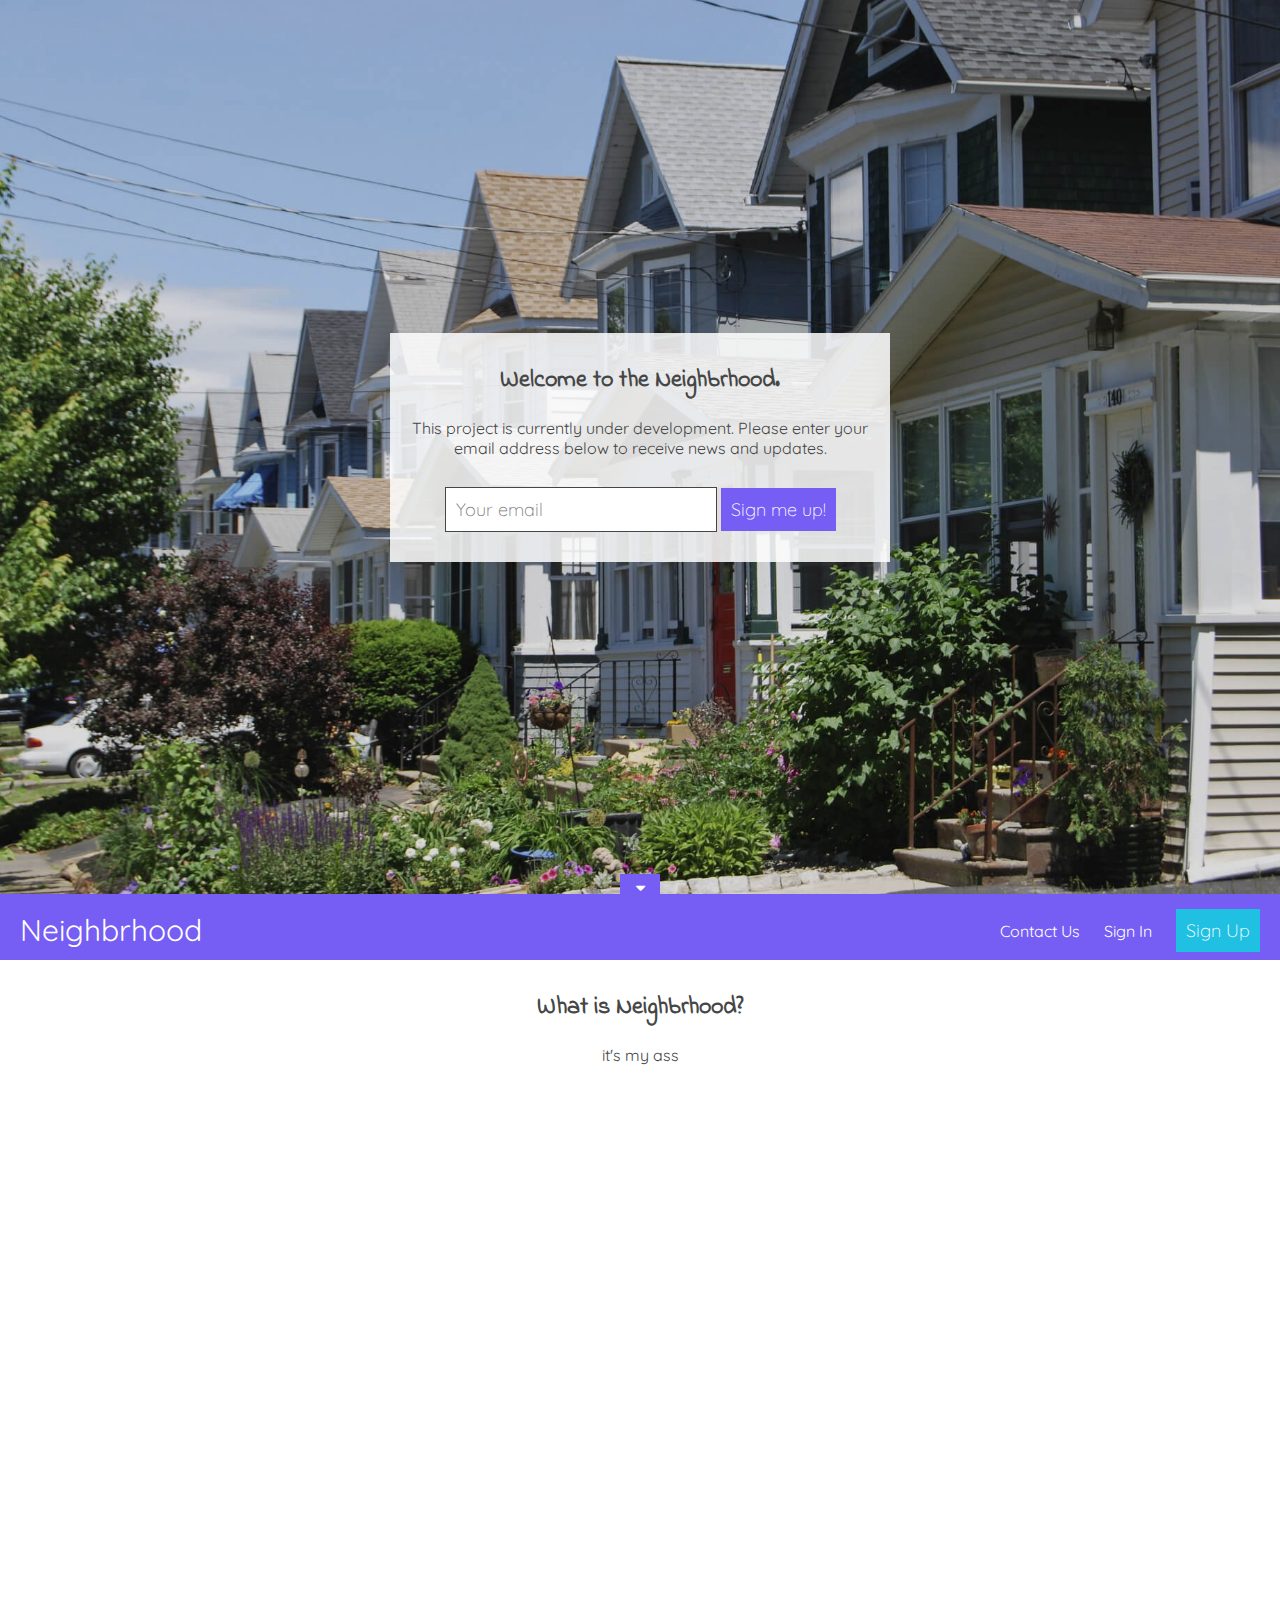
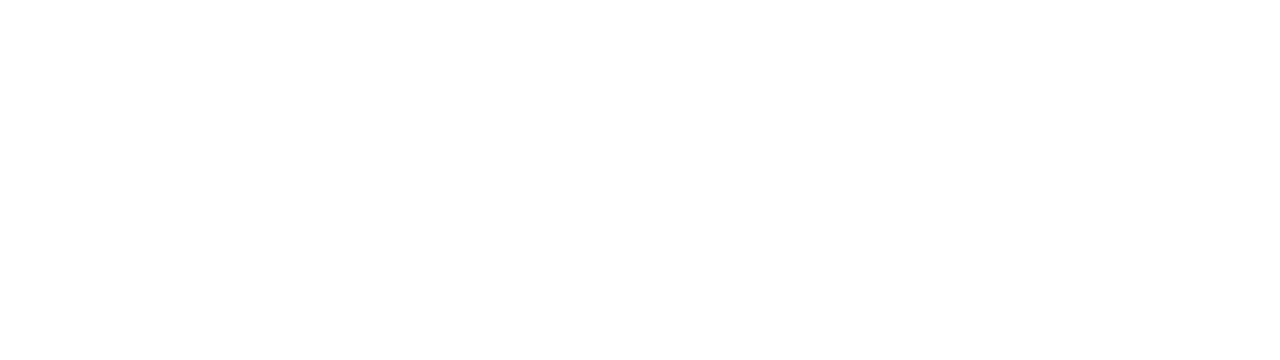
==== index.html @ 63f84c2a "Began static website development" ====
<!DOCTYPE html>
<html>
<head>
    <title>Neighbrhood</title>
    <script src="https://ajax.googleapis.com/ajax/libs/jquery/2.1.4/jquery.min.js"></script>
    <script src="static/js/custom.js"></script>
    <link href='http://fonts.googleapis.com/css?family=Indie+Flower' rel='stylesheet' type='text/css'>
    <link href='http://fonts.googleapis.com/css?family=Quicksand:400,300,700' rel='stylesheet' type='text/css'>
    <link rel="stylesheet" href="https://maxcdn.bootstrapcdn.com/font-awesome/4.4.0/css/font-awesome.min.css">
    <link href='static/css/custom.css' rel='stylesheet' type='text/css'>
</head>
<body>
    <div class="welcome">
        <div class="welcomeHeader">
        </div>
        <div class="welcomeGreeting">
            <h2>Welcome to the Neighbrhood.</h2>
            <p>This project is currently under development. Please enter your email address below to receive news and updates.</p>
            <input type="text" name="email" placeholder="Your email" />
            <a class="purpleButton" href="#">Sign me up!</a>
        </div>
        <div class="welcomeFooter">
            <div class="downArrow">
                <i class="fa fa-sort-desc"></i>
            </div>
        </div>
    </div>
    <div class="navbar">
        <logo>Neighbrhood</logo>
        <div class="navLinks">
            <a href="#" class="navLink">Contact Us</a>
            <a href="#" class="navLink">Sign In</a>
            <a href="#" class="greenButton">Sign Up</a>
        </div>
    </div>
    <div class="navbarSpacer">
    </div>
    <div class="card">
        <div class="container">
            <h2>What is Neighbrhood?</h2>
            <p>it's my ass</p>
        </div>
    </div>
</body>
</html>
---- static/css/custom.css ----
/*
Created by Jared Geilich on August 17, 2015
All styles organized by the order they appear on the page
*/

html, body {
    margin: 0;
    font-family: 'Quicksand', sans-serif;
    color: #464646;
    height: 100%;
}

/*General Styles*/
h2 {
    font-family: 'Indie Flower', cursive;
    margin: 0;
}

p {
    margin: 20px;
}

input {
    font-size: 18px;
    background: #fff;
    padding: 10px;
    border: 1px solid #464646;
    font-family: 'Quicksand', sans-serif;
    font-weight: 300;
    width: 250px;
}

input:focus {
    outline-width: 0;
    border: 1px solid #765EF4;
    -webkit-box-shadow: 0px 0px 15px 2px rgba(118, 94, 244, .75);
    -moz-box-shadow: 0px 0px 15px 2px rgba(118, 94, 244, .75);
    box-shadow: 0px 0px 15px 2px rgba(118, 94, 244, .75);
}

.purpleButton, .purpleButton:link, .purpleButton:active, .purpleButton:visited {
    background: #765EF4;
    color: #fff;
    font-size: 18px;
    font-weight: 300;
    padding: 10px;
    text-decoration: none;
    box-shadow: none;
    white-space: nowrap;
    display: inline-block;
    margin-top: 10px;
    -webkit-box-shadow: none;
    -moz-box-shadow: none;
    transition: background 0.5s, box-shadow 0.5s;
    -webkit-transition: background 0.5s, -webkit-box-shadow: 0.5s;
    -moz-transition: background 0.5s, -moz-box-shadow 0.5s;
}

.purpleButton:hover {
    background: #E4587B;
    -webkit-box-shadow: 0px 0px 15px 2px rgba(228, 88, 123, .75);
    -moz-box-shadow: 0px 0px 15px 2px rgba(228, 88, 123, .75);
    box-shadow: 0px 0px 15px 2px rgba(228, 88, 123, .75);
}

.lineBreak {
    font-size: 12px;
    line-height: 12px;
}

/*Greeting Card*/
.welcome {
    width: 100%;
    height: 100%;
    background-image: url('../images/neighborhood.jpg');
    background-size: cover;
    background-repeat: no-repeat;
    background-position: 50% 50%;
    background-attachment: fixed;
    display: flex;
    display: -webkit-flex;
    display: -moz-flex;
    flex-direction: column;
    -webkit-flex-direction: column;
    -moz-flex-direction: column;
    justify-content: space-between;
    -webkit-justify-content: space-between;
    -moz-justify-content: space-between;
}

.welcomeHeader {
    align-self: flex-start;
    -webkit-align-self: flex-start;
    -moz-align-self: flex-start;
    box-sizing: border-box;
    -webkit-box-sizing: border-box;
    -moz-box-sizing: border-box;
    padding: 10px;
    width: 100%;
}

.welcomeGreeting {
    background: rgba(255, 255, 255, 0.85);
    padding: 30px 0 30px 0;
    align-self: center;
    -webkit-align-self: center;
    -moz-align-self: center;
    text-align: center;
    max-width: 500px;
}

.welcomeFooter {
    align-self: flex-end;
    -webkit-align-self: flex-end;
    -moz-align-self: flex-end;
    width: 100%;
    border-bottom: 6px solid #765EF4;
}

.downArrow {
    height: 20px;
    width: 40px;
    background: #765EF4;
    color: #fff;
    margin: auto;
    text-align: center;
    cursor: pointer;
}

/*Navigation Bar*/
.navbar {
    background: #765EF4;
    padding: 0 20px 0 20px;
    height: 60px;
    width: 100%;
    color: #fff;
    box-sizing: border-box;
    -webkit-box-sizing: border-box;
    -moz-box-sizing: border-box;
    display: flex;
    display: -webkit-flex;
    display: -moz-flex;
    flex-direction: row;
    -webkit-flex-direction: row;
    -moz-flex-direction: row;
    justify-content: space-between;
    -webkit-justify-content: space-between;
    -moz-justify-content: space-between;
}

logo {
    line-height: 60px;
    font-size: 30px;
    align-self: center;
    -webkit-align-self: center;
    -moz-align-self: center;
}

.navbarSpacer {
    height: 60px;
    display:none;
}

.navLinks {
    align-self: center;
    -webkit-align-self: center;
    -moz-align-self: center;
}

.navLink, .navLink:link, .navLink:active, .navLink:visited {
    color: #fff;
    text-decoration: none;
    margin: 0 10px 0 10px;
}

.greenButton, .greenButton:link, .greenButton:active, .greenButton:visited {
    background: #20C0E2;
    color: #fff;
    font-size: 18px;
    font-weight: 300;
    padding: 10px;
    margin-left: 10px;
    text-decoration: none;
    box-shadow: none;
    white-space: nowrap;
    display: inline-block;
    -webkit-box-shadow: none;
    -moz-box-shadow: none;
    transition: background 0.5s, box-shadow 0.5s;
    -webkit-transition: background 0.5s, -webkit-box-shadow: 0.5s;
    -moz-transition: background 0.5s, -moz-box-shadow 0.5s;
}

.greenButton:hover {
    background: #61D89B;
    -webkit-box-shadow: 0px 0px 15px 2px rgba(97, 216, 155, .75);
    -moz-box-shadow: 0px 0px 15px 2px rgba(97, 216, 155, .75);
    box-shadow: 0px 0px 15px 2px rgba(97, 216, 155, .75);
}

/*Main Content*/
.card {
    background: #fff;
    height: 1000px;
}

.container {
    max-width: 800px;
    margin: auto;
    text-align: center;
    padding: 30px;
}

/*Logic*/
@media (max-width: 600px) {
  .navLink {
    display: none;
  }
}
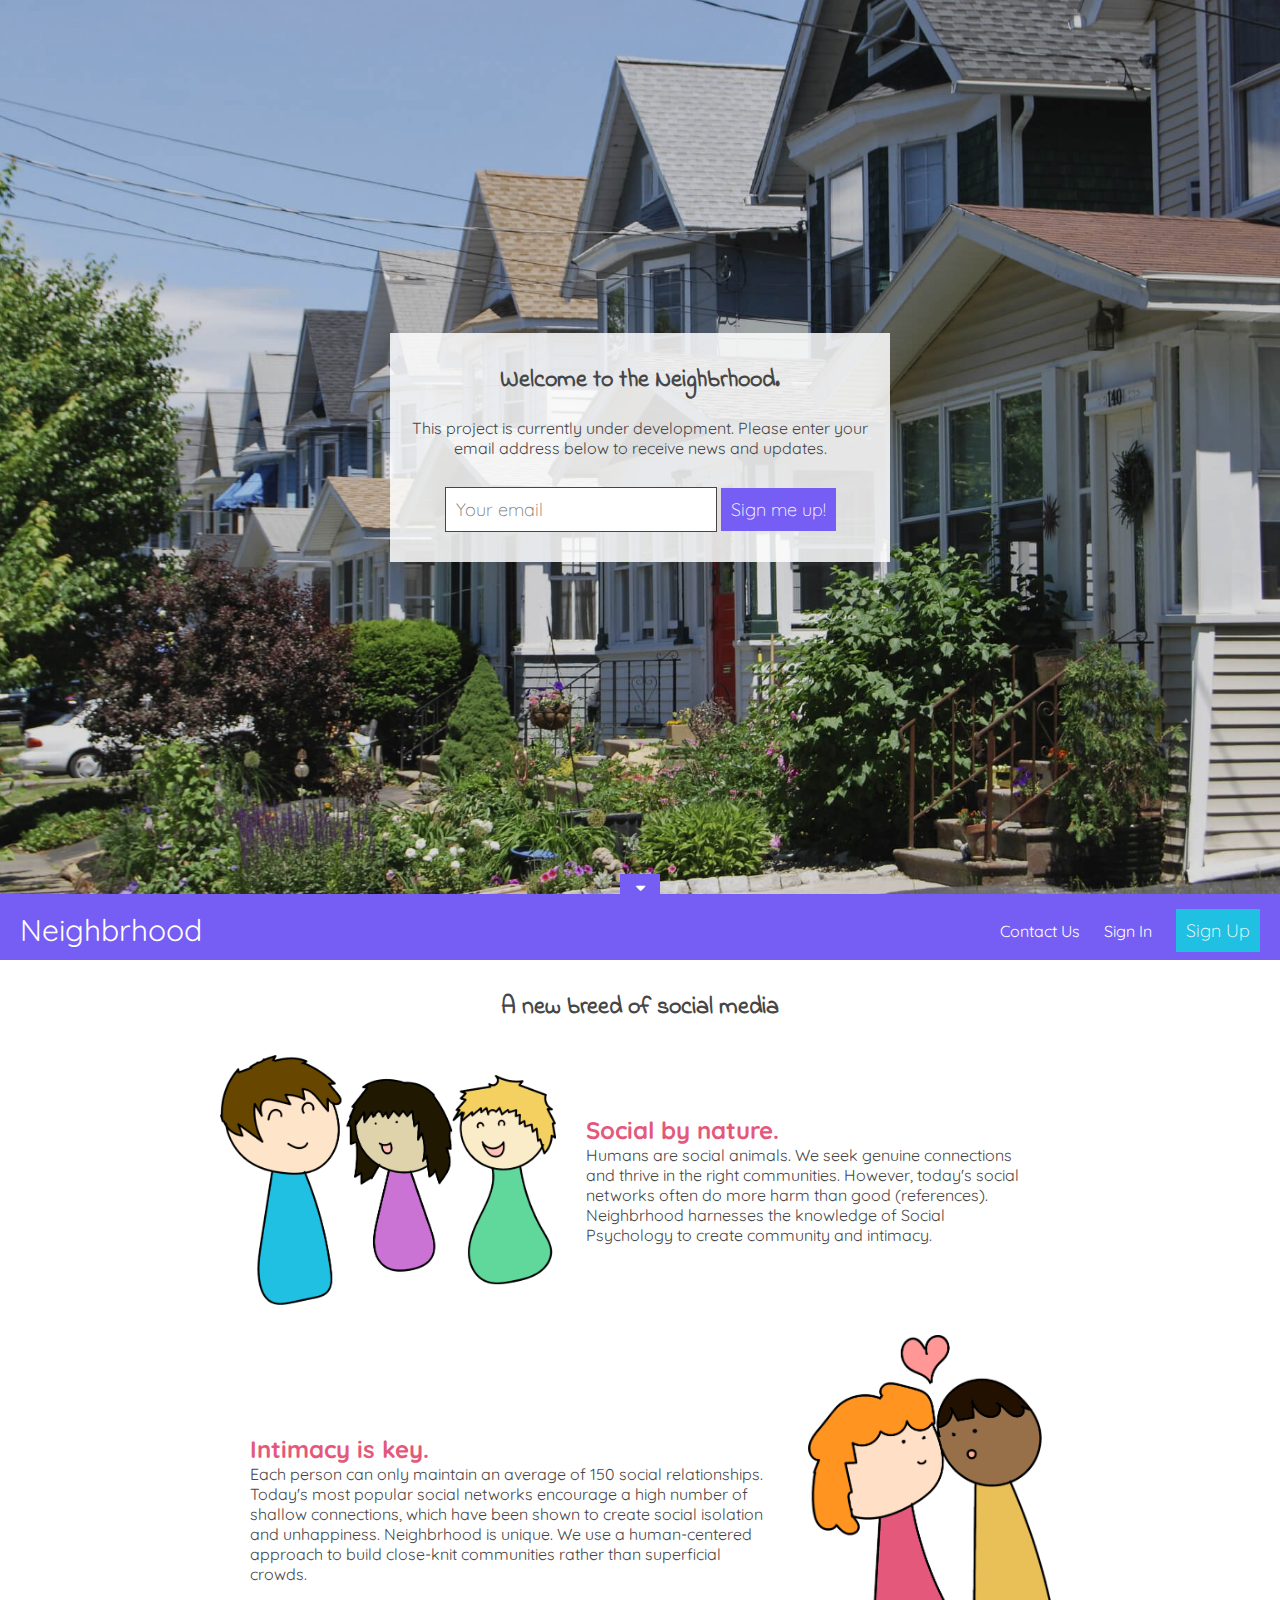
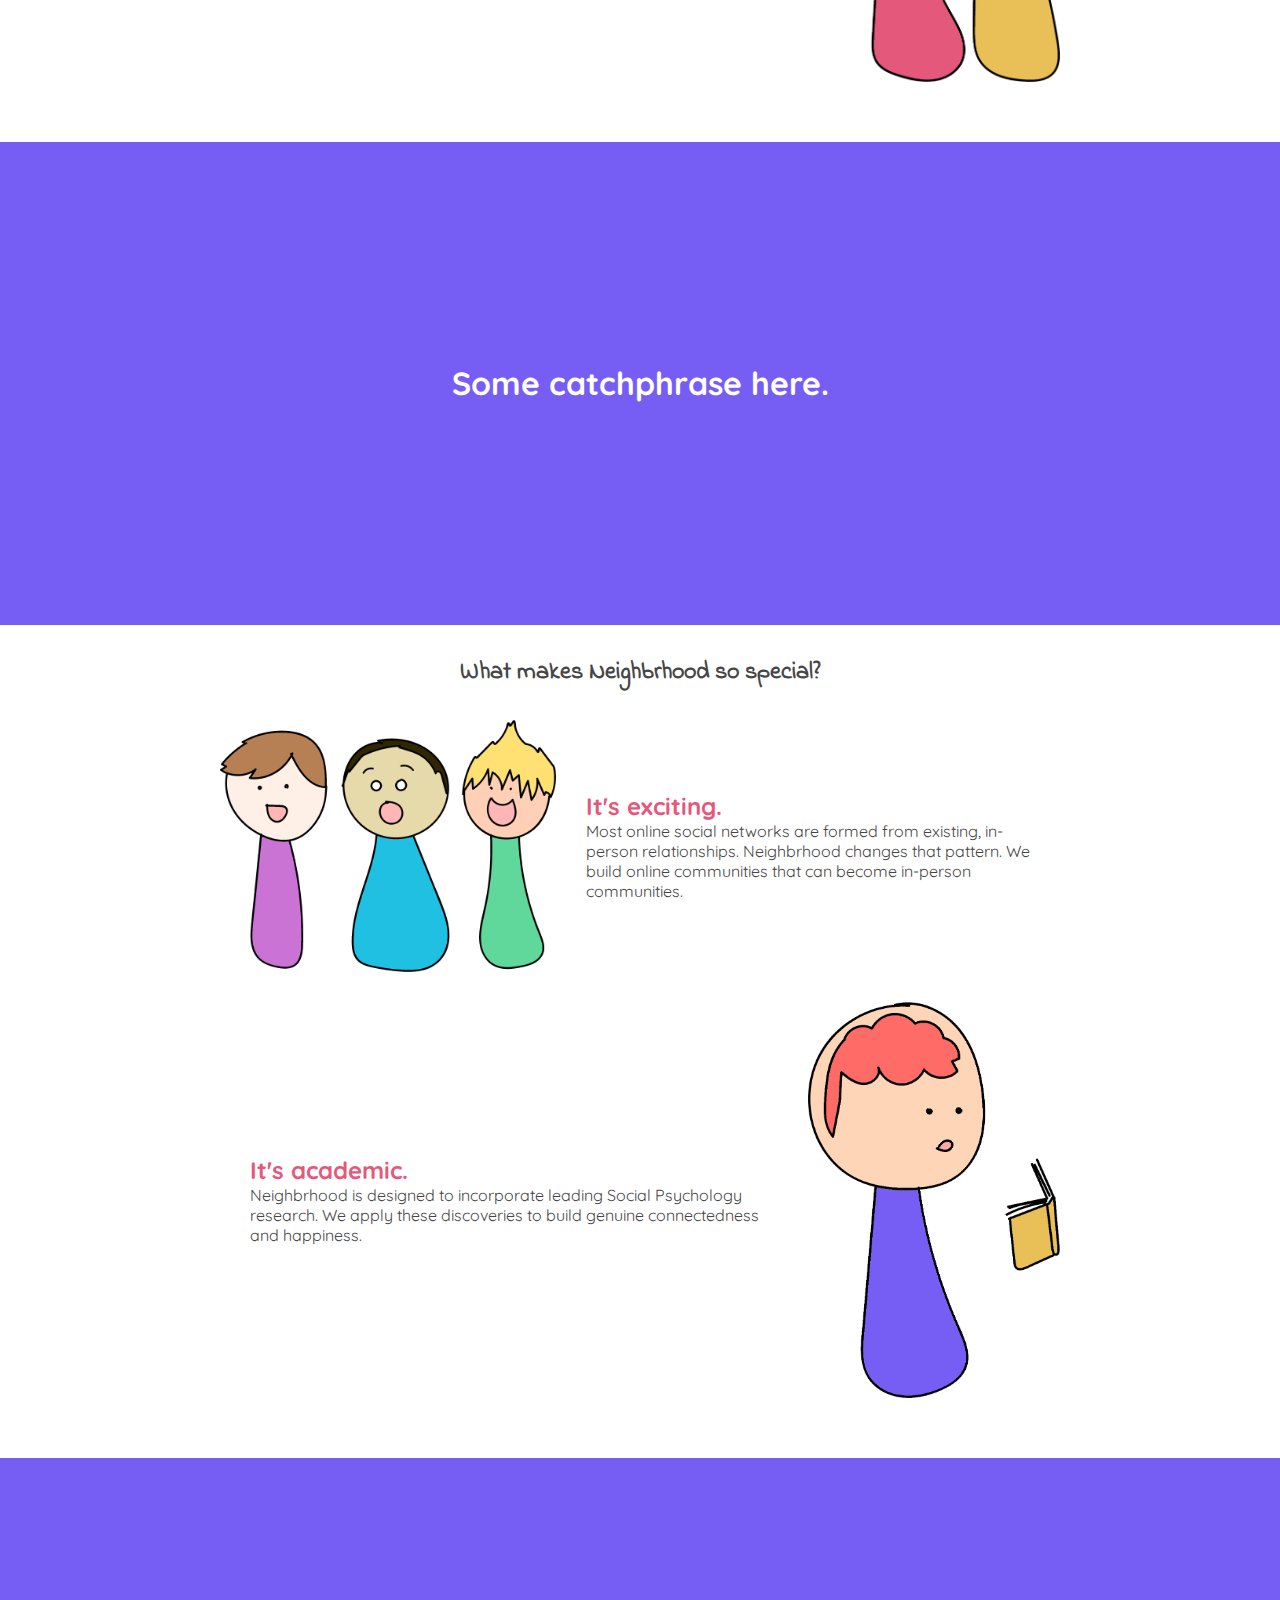
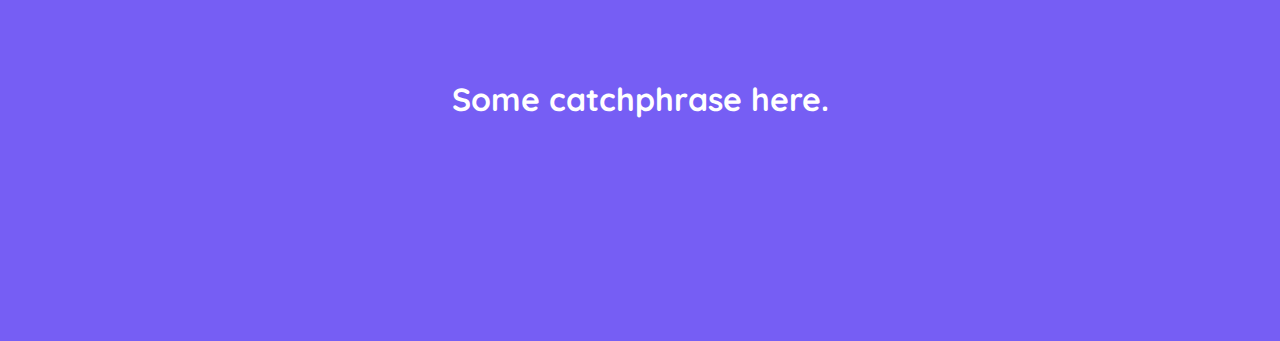
==== commit f8a3a315: "added some content" ====
--- a/index.html
+++ b/index.html
@@ -37,9 +37,47 @@
     </div>
     <div class="card">
         <div class="container">
-            <h2>What is Neighbrhood?</h2>
-            <p>it's my ass</p>
+            <h2>A new breed of social media</h2>
+            <div class="textBlock">
+                <img src="static/images/social.png" class="wide"/>
+                <text>
+                    <h3>Social by nature.</h3>
+                    Humans are social animals. We seek genuine connections and thrive in the right communities. However, today's social networks often do more harm than good (references). Neighbrhood harnesses the knowledge of Social Psychology to create community and intimacy.
+                </text>
+            </div>
+            <div class="textBlock">
+                <text>
+                    <h3>Intimacy is key.</h3>
+                    Each person can only maintain an average of 150 social relationships. Today's most popular social networks encourage a high number of shallow connections, which have been shown to create social isolation and unhappiness. Neighbrhood is unique. We use a human-centered approach to build close-knit communities rather than superficial crowds.
+                </text>
+                <img src="static/images/intimate.png" class="tall"/>
+            </div>
         </div>
+    </div>
+    <div class="pageBreak">
+        <h1>Some catchphrase here.</h1>
+    </div>
+    <div class="card">
+        <div class="container">
+            <h2>What makes Neighbrhood so special?</h2>
+            <div class="textBlock">
+                <img src="static/images/exciting.png" class="wide"/>
+                <text>
+                    <h3>It's exciting.</h3>
+                    Most online social networks are formed from existing, in-person relationships. Neighbrhood changes that pattern. We build online communities that can become in-person communities.
+                </text>
+            </div>
+            <div class="textBlock">
+                <text>
+                    <h3>It's academic.</h3>
+                    Neighbrhood is designed to incorporate leading Social Psychology research. We apply these discoveries to build genuine connectedness and happiness.
+                </text>
+                <img src="static/images/academic.png" class="tall"/>
+            </div>
+        </div>
+    </div>
+    <div class="pageBreak">
+        <h1>Some catchphrase here.</h1>
     </div>
 </body>
 </html>--- a/static/css/custom.css
+++ b/static/css/custom.css
@@ -13,6 +13,12 @@
 /*General Styles*/
 h2 {
     font-family: 'Indie Flower', cursive;
+    margin: 0;
+}
+
+h3 {
+    font-size: 24px;
+    color: #E4587B;
     margin: 0;
 }
 
@@ -201,14 +207,57 @@
 /*Main Content*/
 .card {
     background: #fff;
-    height: 1000px;
 }
 
 .container {
-    max-width: 800px;
+    max-width: 900px;
     margin: auto;
     text-align: center;
     padding: 30px;
+}
+
+.textBlock {
+    display: flex;
+    display: -webkit-flex;
+    display: -moz-flex;
+    flex-direction: row;
+    -webkit-flex-direction: row;
+    -moz-flex-direction: row;
+    justify-content: center;
+    -webkit-justify-content: center;
+    -moz-justify-content: center;
+    margin: 30px;
+}
+
+.textBlock img {
+    align-self: center;
+    -webkit-align-self: center;
+    -moz-align-self: center;
+}
+
+.wide {
+    max-width: 40%;
+}
+
+.tall {
+    max-width: 30%;
+}
+
+.textBlock text {
+    align-self: center;
+    -webkit-align-self: center;
+    -moz-align-self: center;
+    text-align: left;
+    margin: 0px 30px 0px 30px;
+}
+
+/*Page Breaks*/
+.pageBreak {
+    background: #765EF4;
+    padding: 200px;
+    text-align: center;
+    color: #fff;
+    font-weight: 200;
 }
 
 /*Logic*/
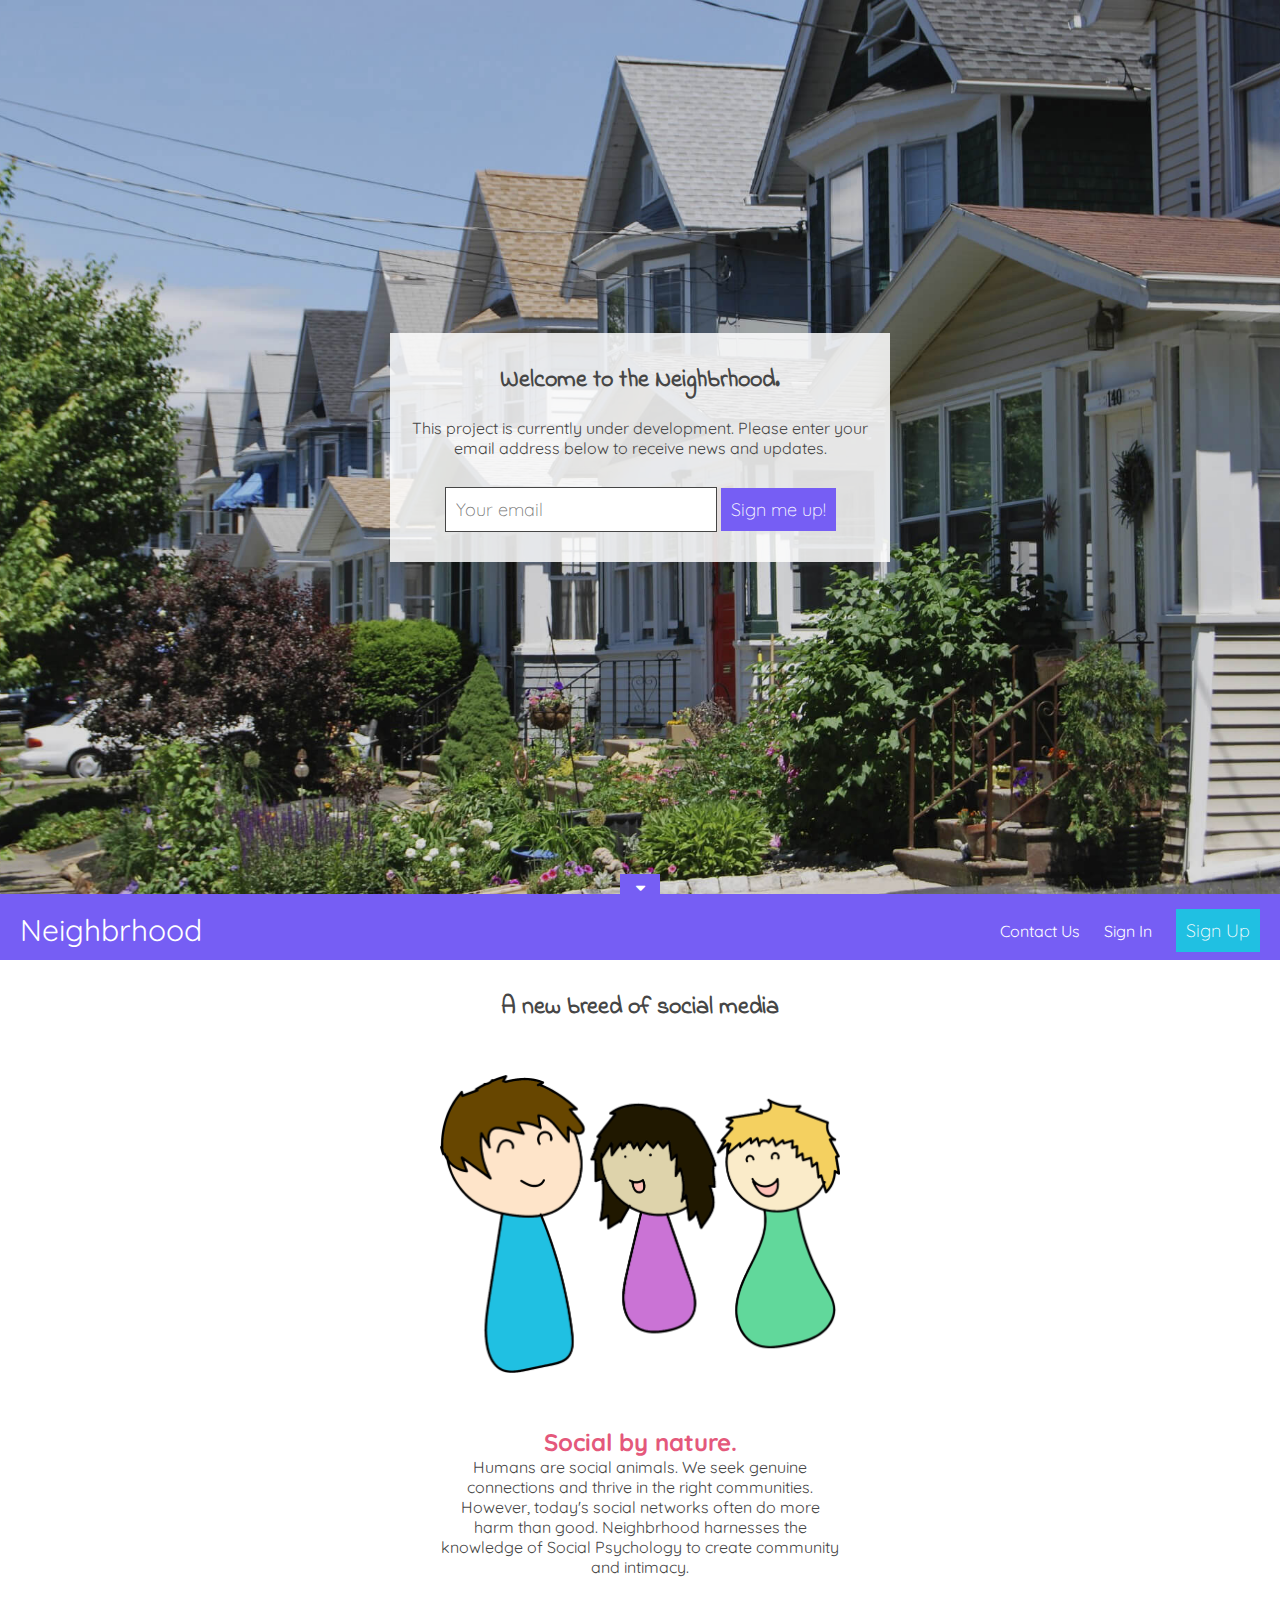
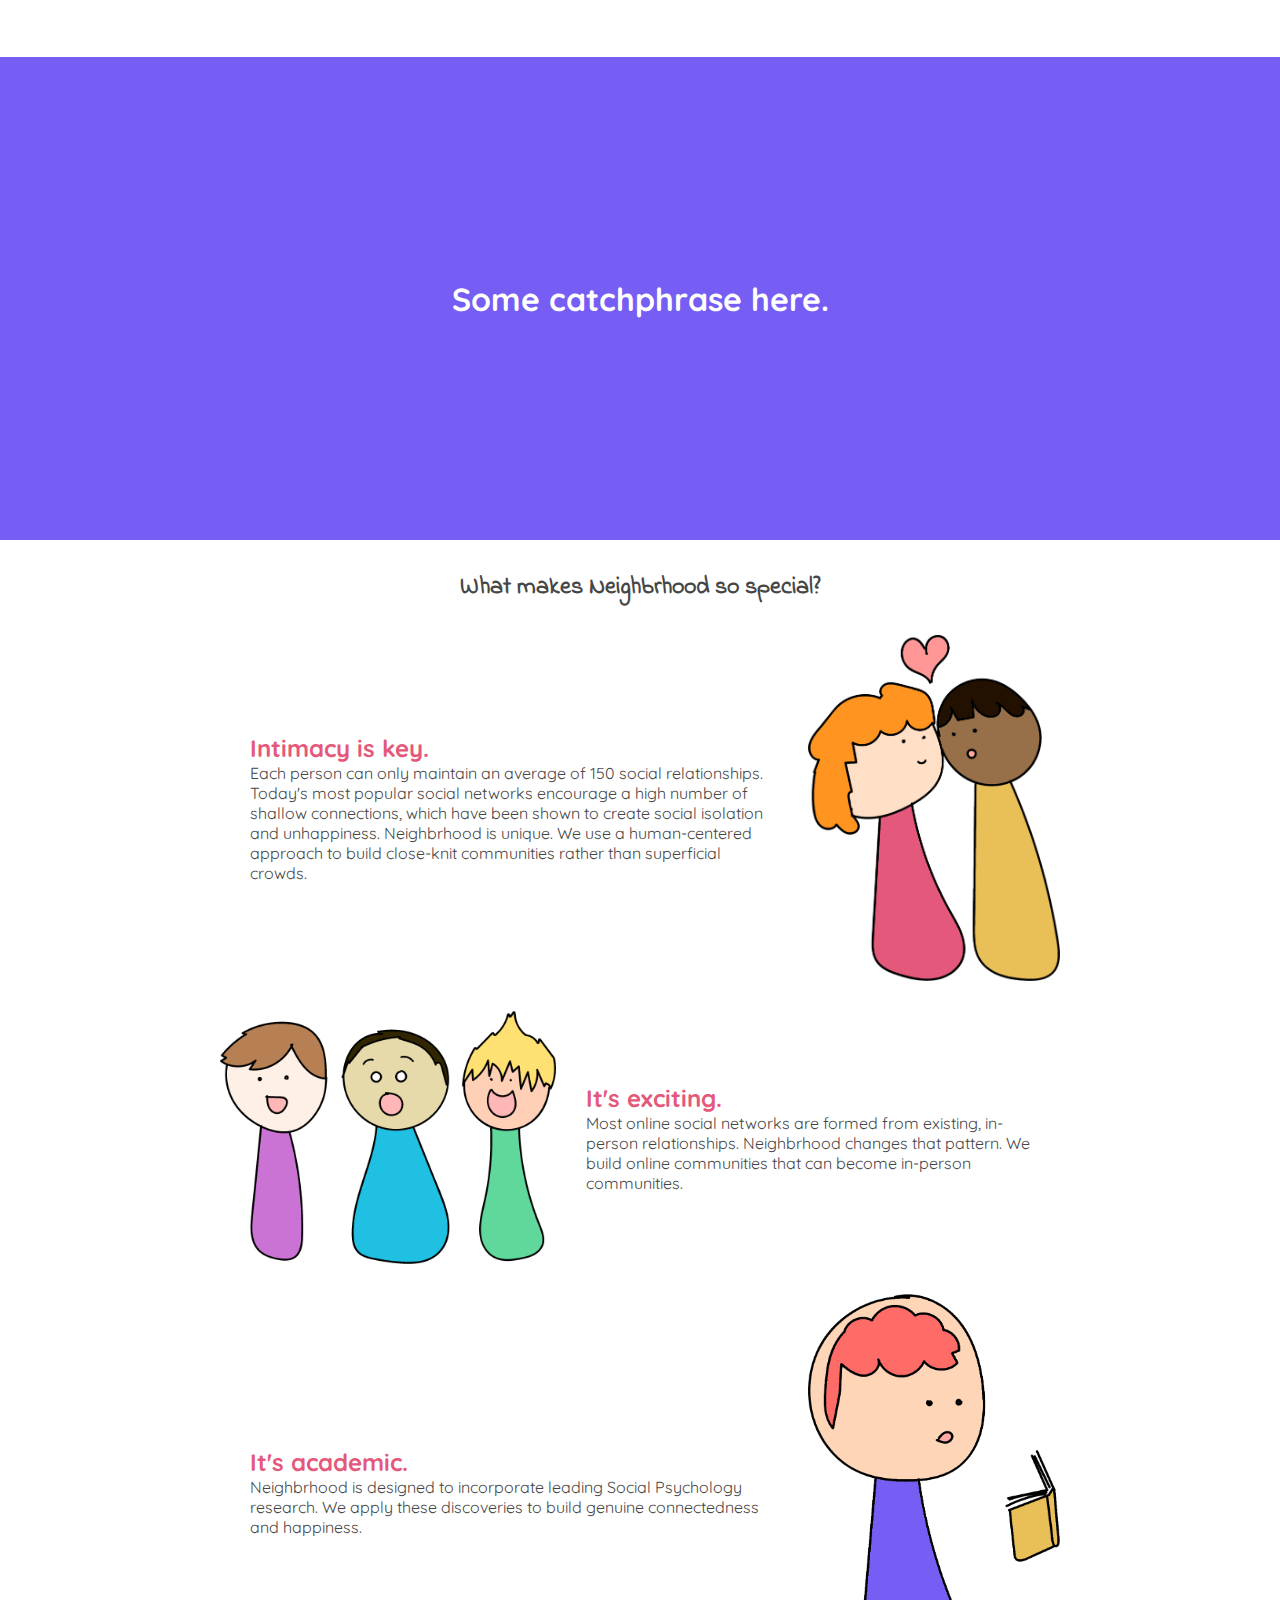
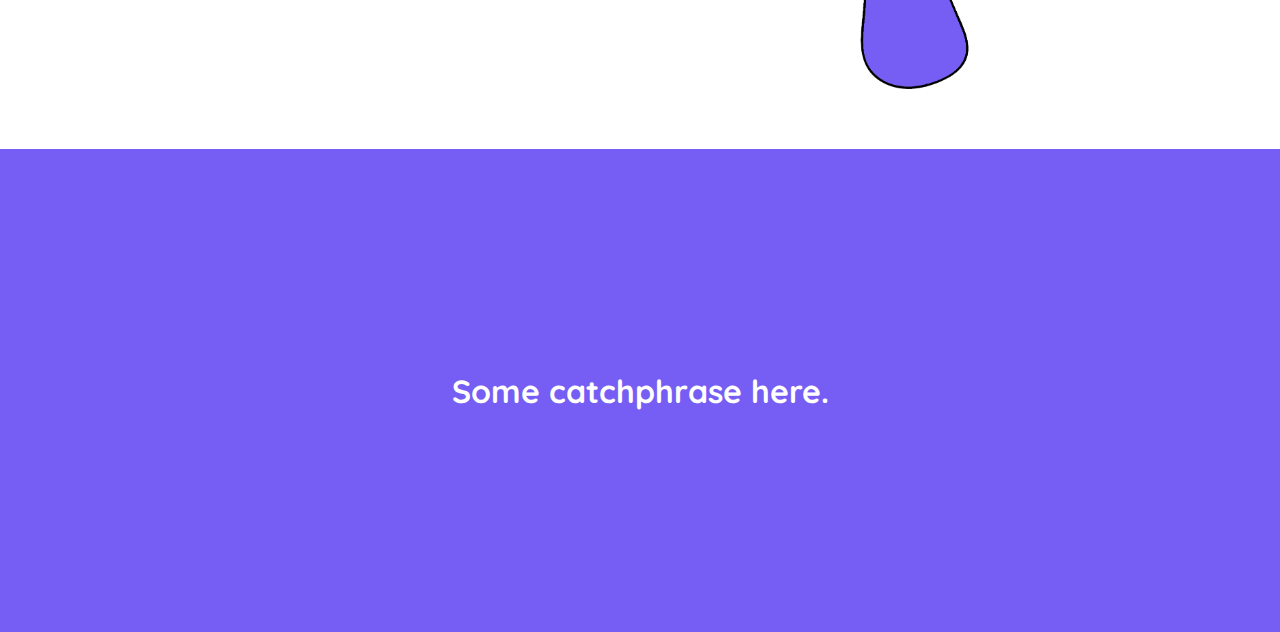
==== commit 7f6a339f: "formatting" ====
--- a/index.html
+++ b/index.html
@@ -38,20 +38,11 @@
     <div class="card">
         <div class="container">
             <h2>A new breed of social media</h2>
-            <div class="textBlock">
-                <img src="static/images/social.png" class="wide"/>
-                <text>
+                <img src="static/images/social.png" class="social"/>
+                <div class="socialText">
                     <h3>Social by nature.</h3>
-                    Humans are social animals. We seek genuine connections and thrive in the right communities. However, today's social networks often do more harm than good (references). Neighbrhood harnesses the knowledge of Social Psychology to create community and intimacy.
-                </text>
-            </div>
-            <div class="textBlock">
-                <text>
-                    <h3>Intimacy is key.</h3>
-                    Each person can only maintain an average of 150 social relationships. Today's most popular social networks encourage a high number of shallow connections, which have been shown to create social isolation and unhappiness. Neighbrhood is unique. We use a human-centered approach to build close-knit communities rather than superficial crowds.
-                </text>
-                <img src="static/images/intimate.png" class="tall"/>
-            </div>
+                    Humans are social animals. We seek genuine connections and thrive in the right communities. However, today's social networks often do more harm than good. Neighbrhood harnesses the knowledge of Social Psychology to create community and intimacy.
+                </div>
         </div>
     </div>
     <div class="pageBreak">
@@ -61,17 +52,24 @@
         <div class="container">
             <h2>What makes Neighbrhood so special?</h2>
             <div class="textBlock">
+                <div class="text">
+                    <h3>Intimacy is key.</h3>
+                    Each person can only maintain an average of 150 social relationships. Today's most popular social networks encourage a high number of shallow connections, which have been shown to create social isolation and unhappiness. Neighbrhood is unique. We use a human-centered approach to build close-knit communities rather than superficial crowds.
+                </div>
+                <img src="static/images/intimate.png" class="tall"/>
+            </div>
+            <div class="textBlock">
                 <img src="static/images/exciting.png" class="wide"/>
-                <text>
+                <div class="text">
                     <h3>It's exciting.</h3>
                     Most online social networks are formed from existing, in-person relationships. Neighbrhood changes that pattern. We build online communities that can become in-person communities.
-                </text>
+                </div>
             </div>
             <div class="textBlock">
-                <text>
+                <div class="text">
                     <h3>It's academic.</h3>
                     Neighbrhood is designed to incorporate leading Social Psychology research. We apply these discoveries to build genuine connectedness and happiness.
-                </text>
+                </div>
                 <img src="static/images/academic.png" class="tall"/>
             </div>
         </div>
--- a/static/css/custom.css
+++ b/static/css/custom.css
@@ -235,6 +235,11 @@
     -moz-align-self: center;
 }
 
+.social {
+    margin: 50px;
+    max-width: 400px;
+}
+
 .wide {
     max-width: 40%;
 }
@@ -243,7 +248,13 @@
     max-width: 30%;
 }
 
-.textBlock text {
+.socialText {
+    text-align: center;
+    max-width: 400px;
+    margin: 0 auto 50px auto;
+}
+
+.textBlock .text {
     align-self: center;
     -webkit-align-self: center;
     -moz-align-self: center;
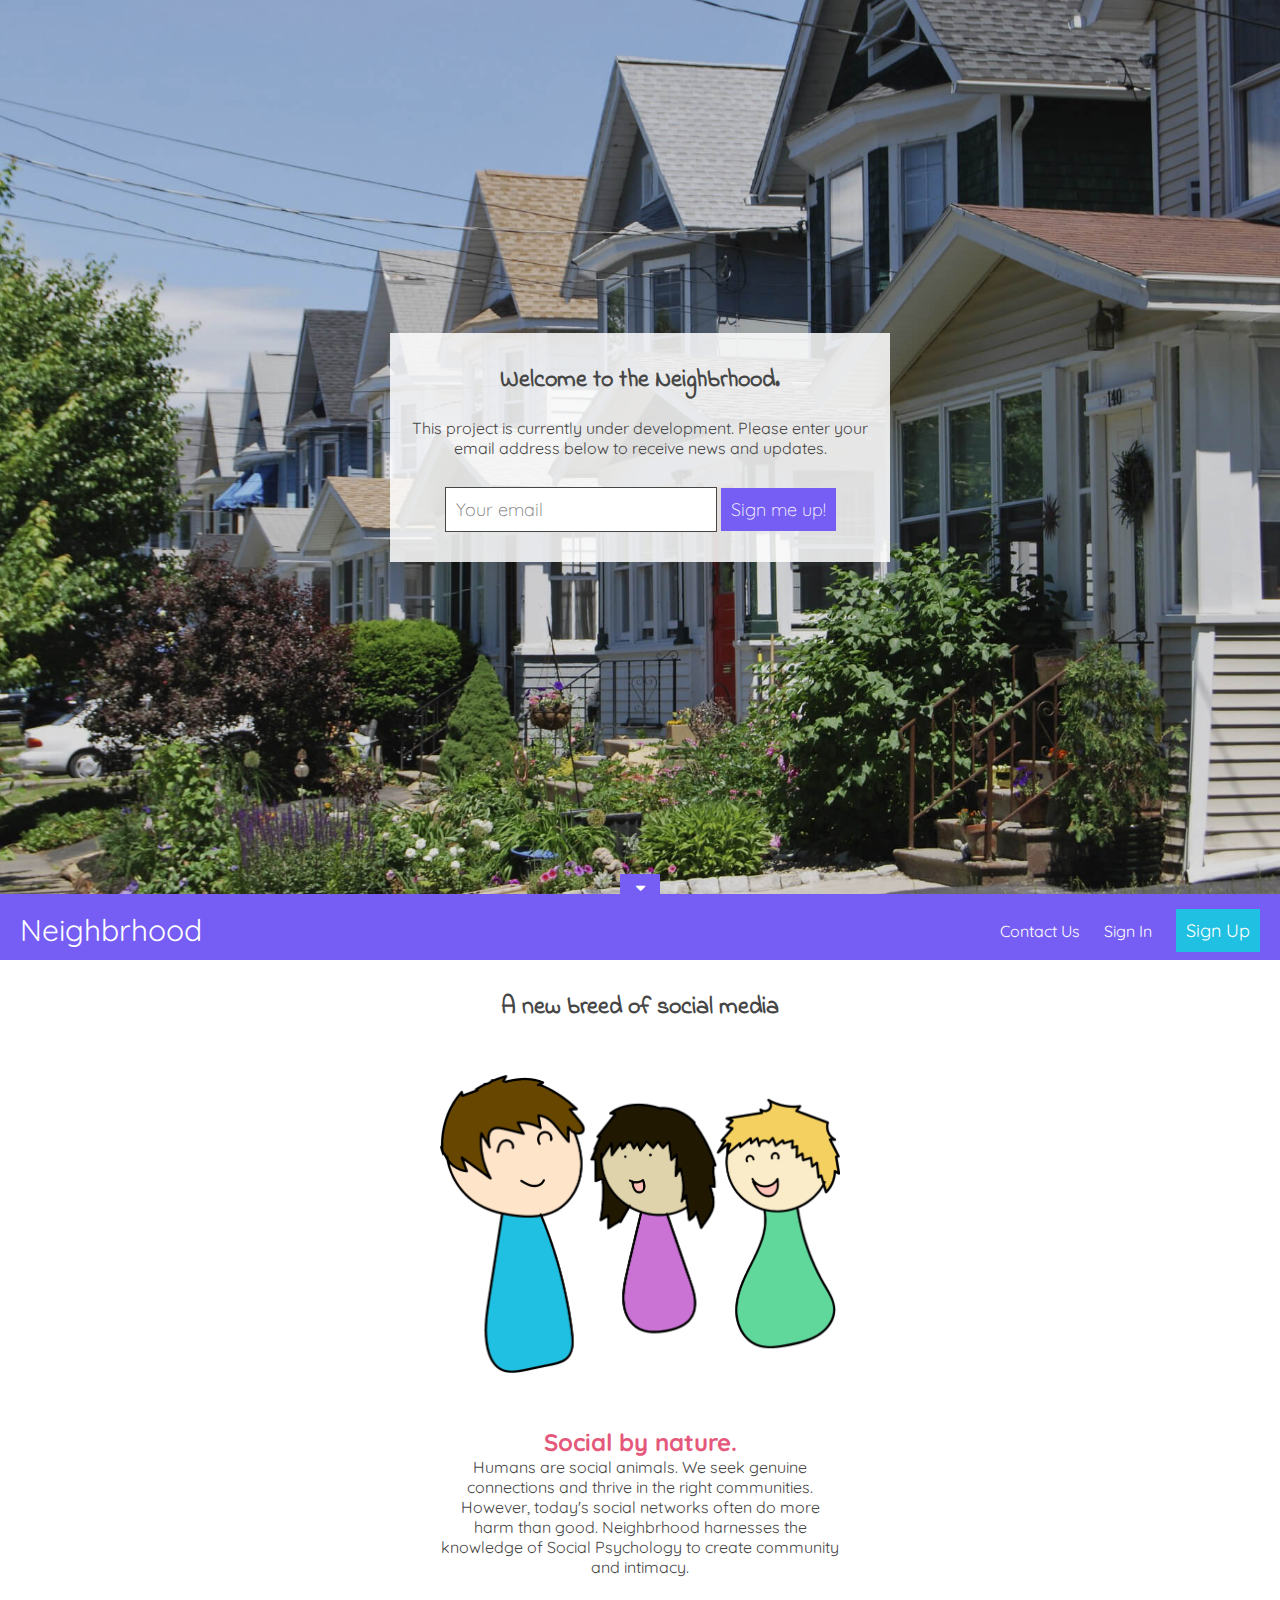
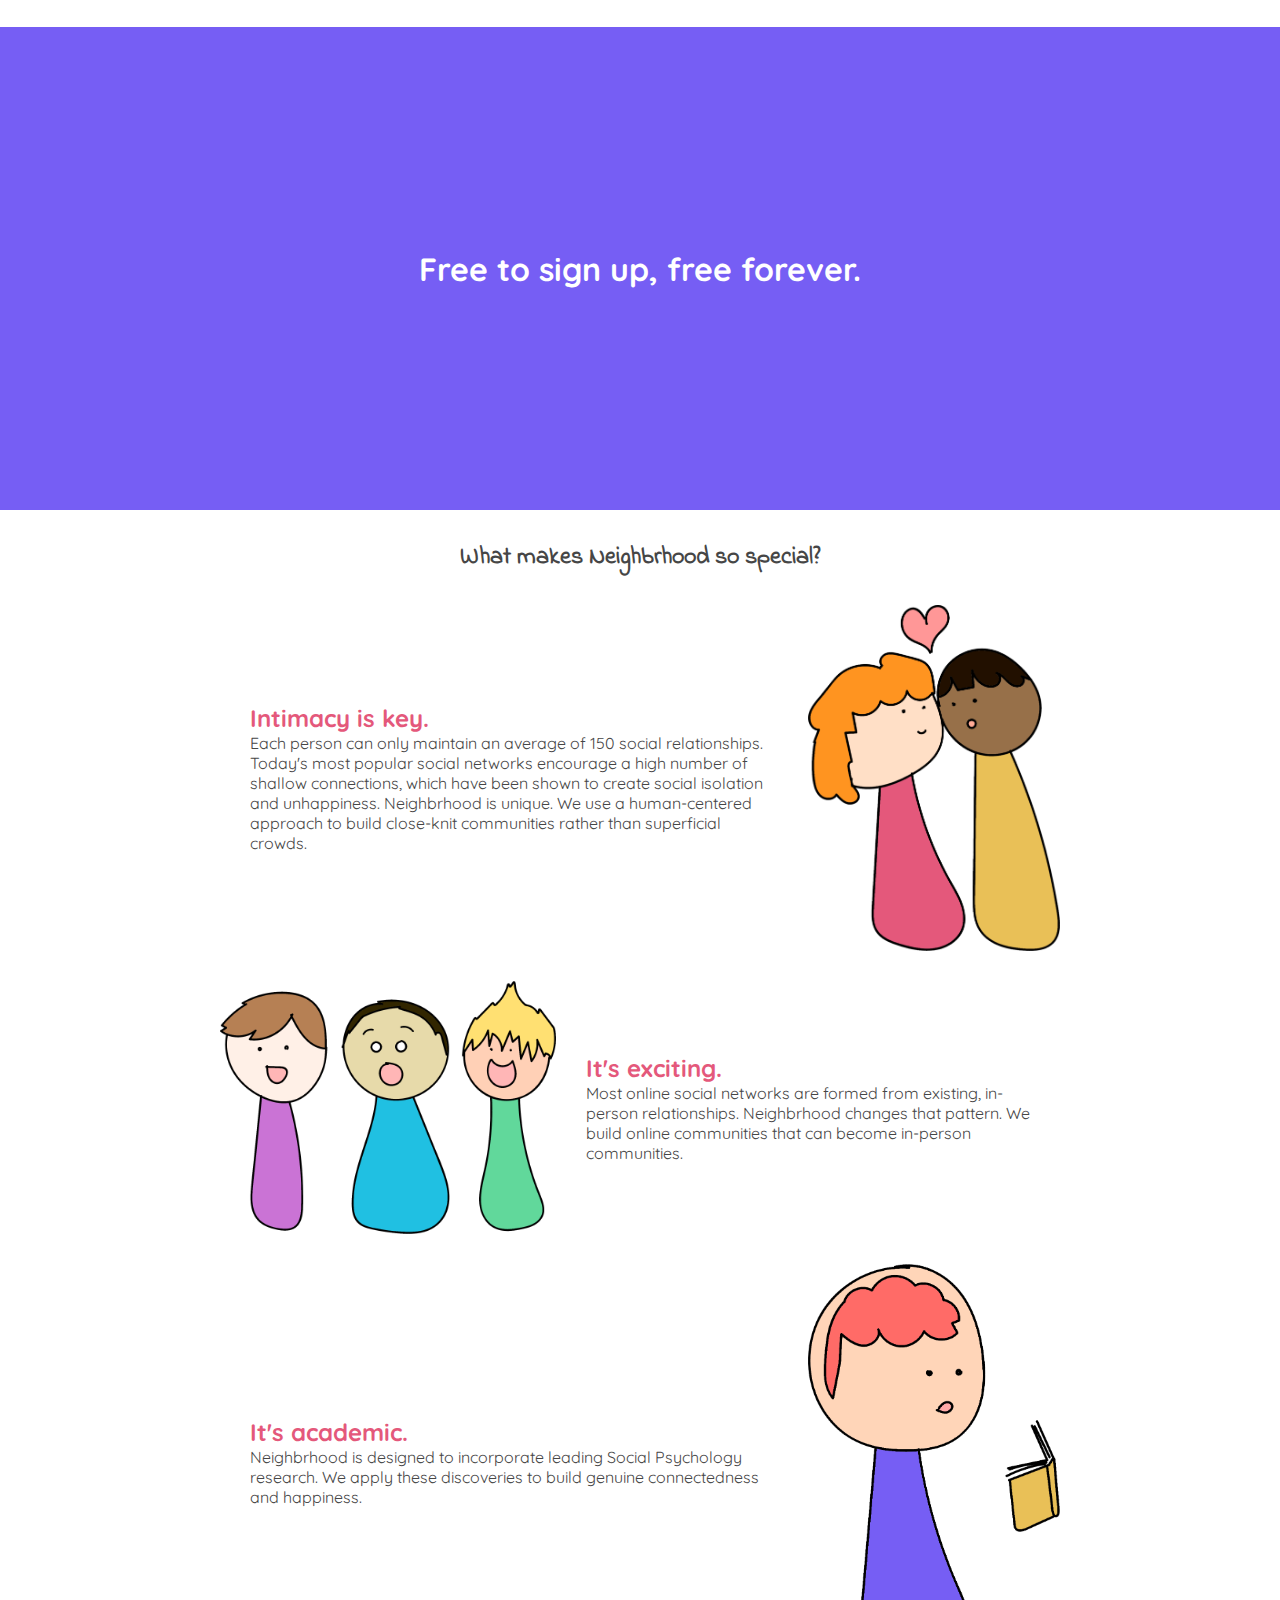
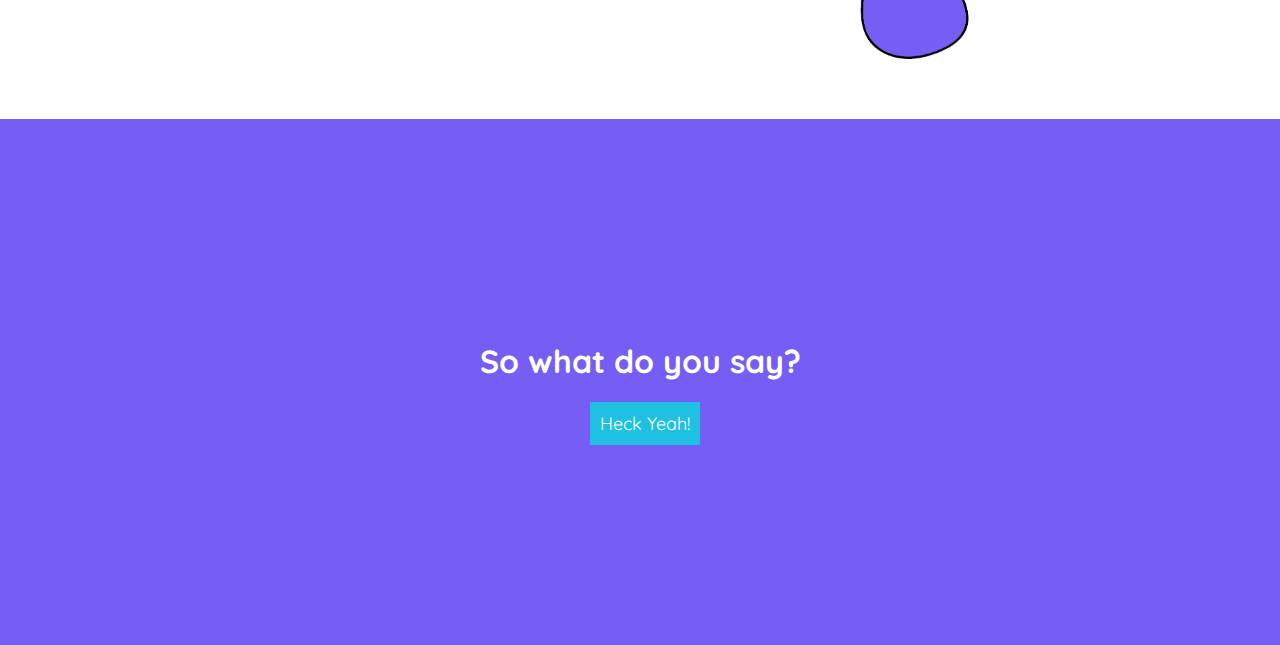
==== commit 075d753f: "added some catchphrases" ====
--- a/index.html
+++ b/index.html
@@ -46,7 +46,7 @@
         </div>
     </div>
     <div class="pageBreak">
-        <h1>Some catchphrase here.</h1>
+        <h1>Free to sign up, free forever.</h1>
     </div>
     <div class="card">
         <div class="container">
@@ -75,7 +75,8 @@
         </div>
     </div>
     <div class="pageBreak">
-        <h1>Some catchphrase here.</h1>
+        <h1>So what do you say?</h1>
+        <a href="#" class="greenButton">Heck Yeah!</a>
     </div>
 </body>
 </html>--- a/static/css/custom.css
+++ b/static/css/custom.css
@@ -183,7 +183,7 @@
     background: #20C0E2;
     color: #fff;
     font-size: 18px;
-    font-weight: 300;
+    font-weight: 400;
     padding: 10px;
     margin-left: 10px;
     text-decoration: none;
@@ -251,7 +251,7 @@
 .socialText {
     text-align: center;
     max-width: 400px;
-    margin: 0 auto 50px auto;
+    margin: 0 auto 20px auto;
 }
 
 .textBlock .text {
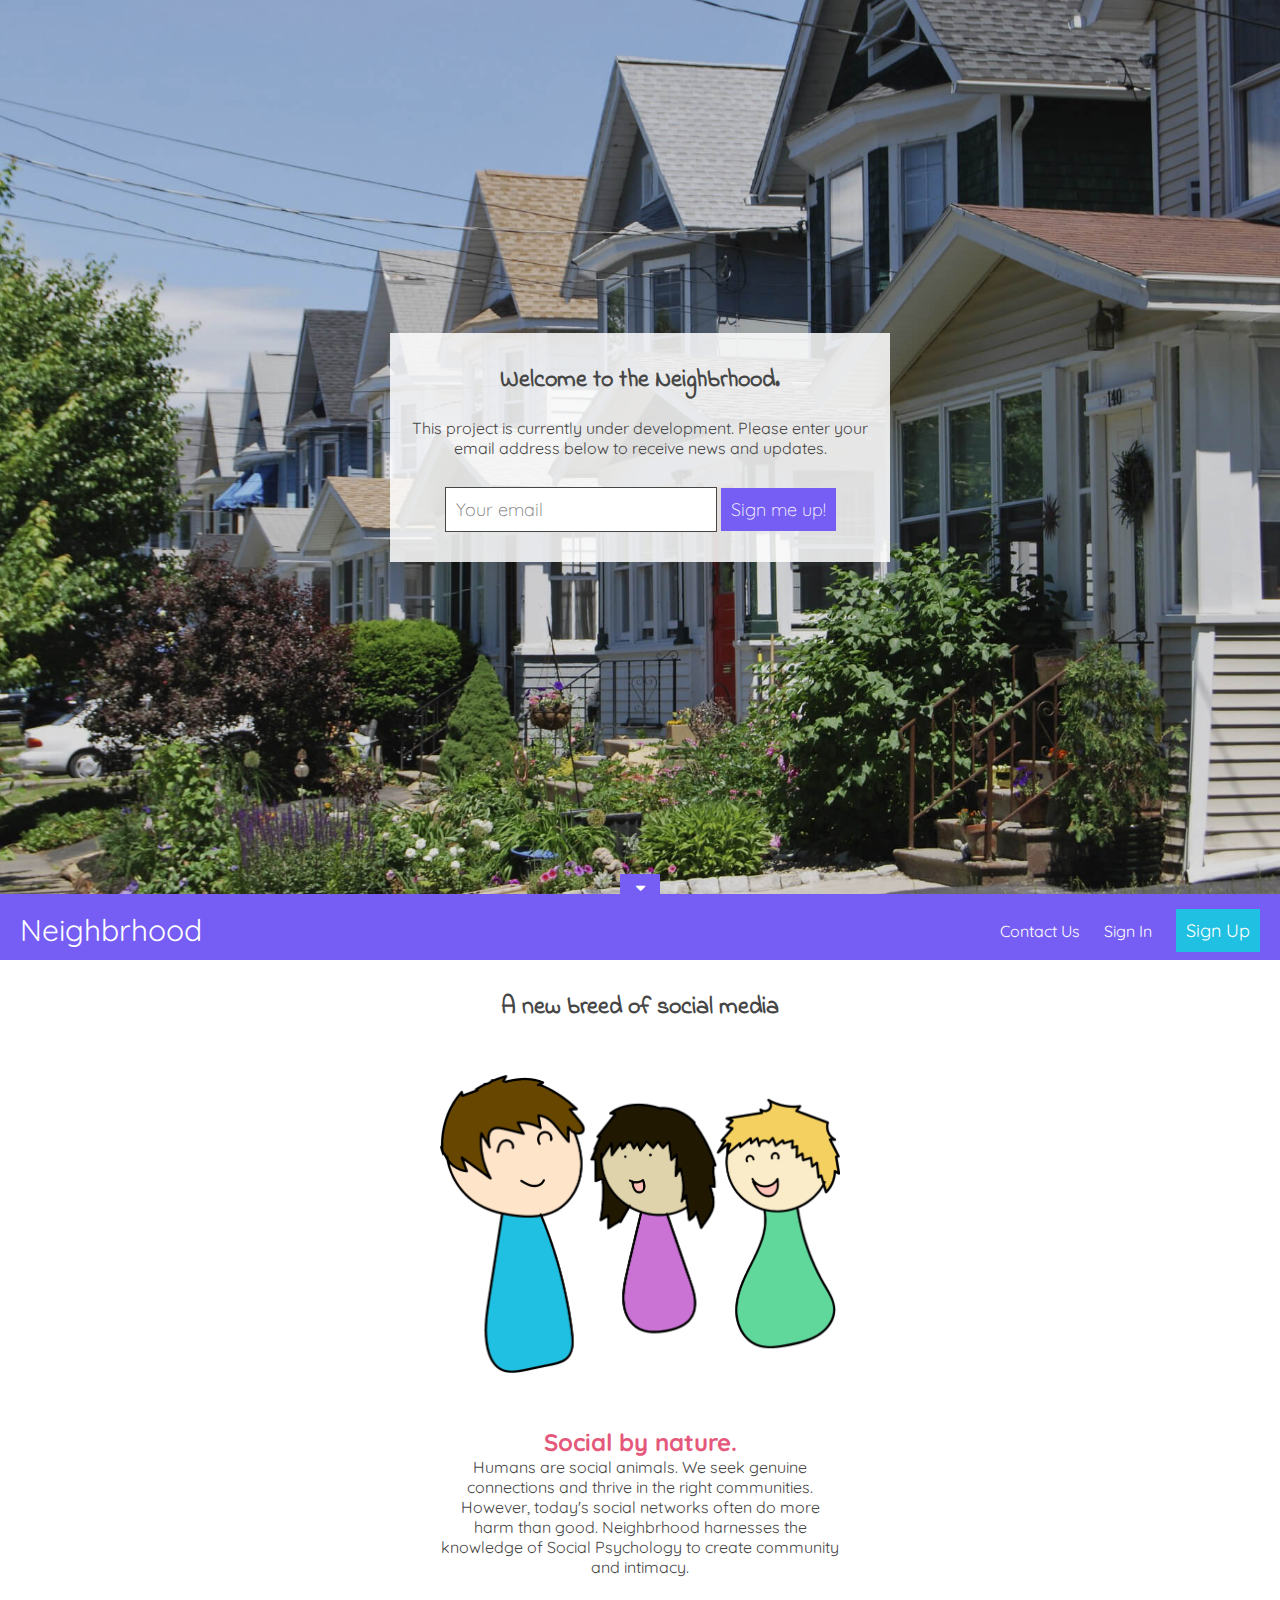
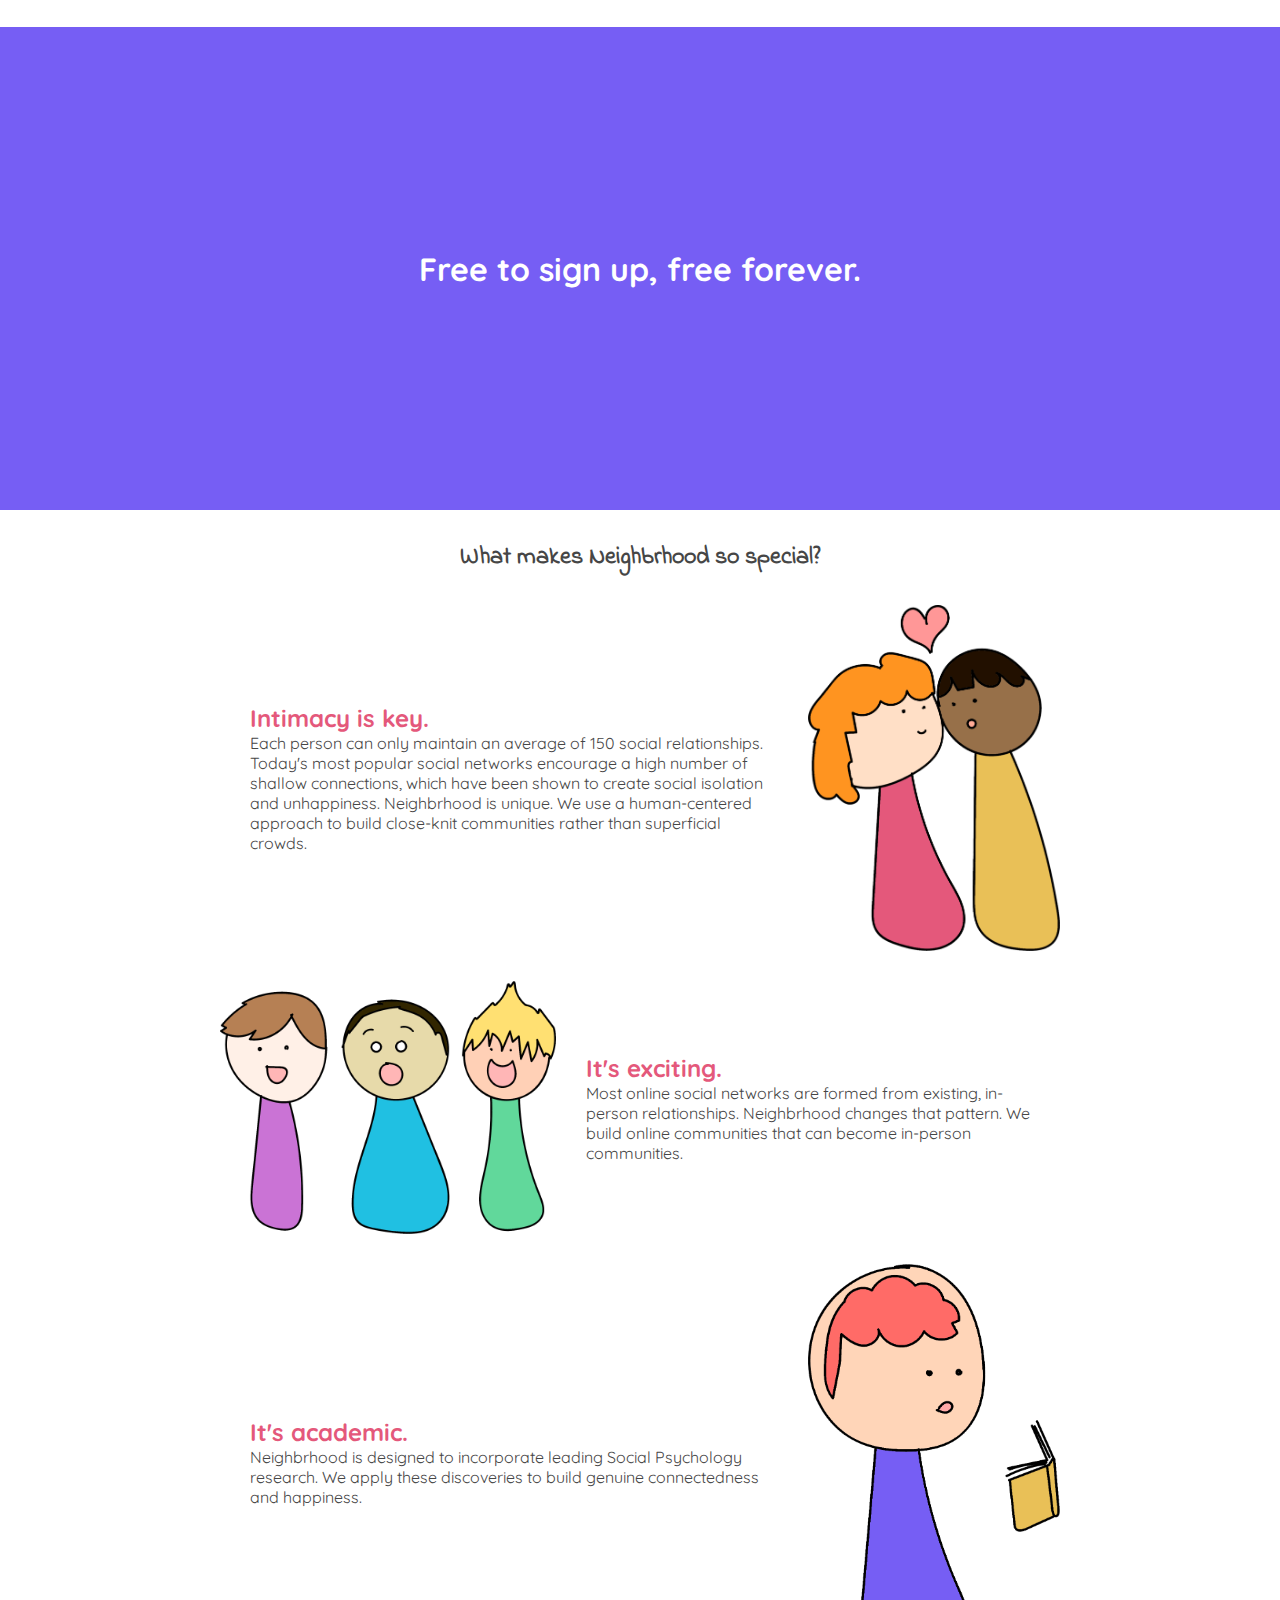
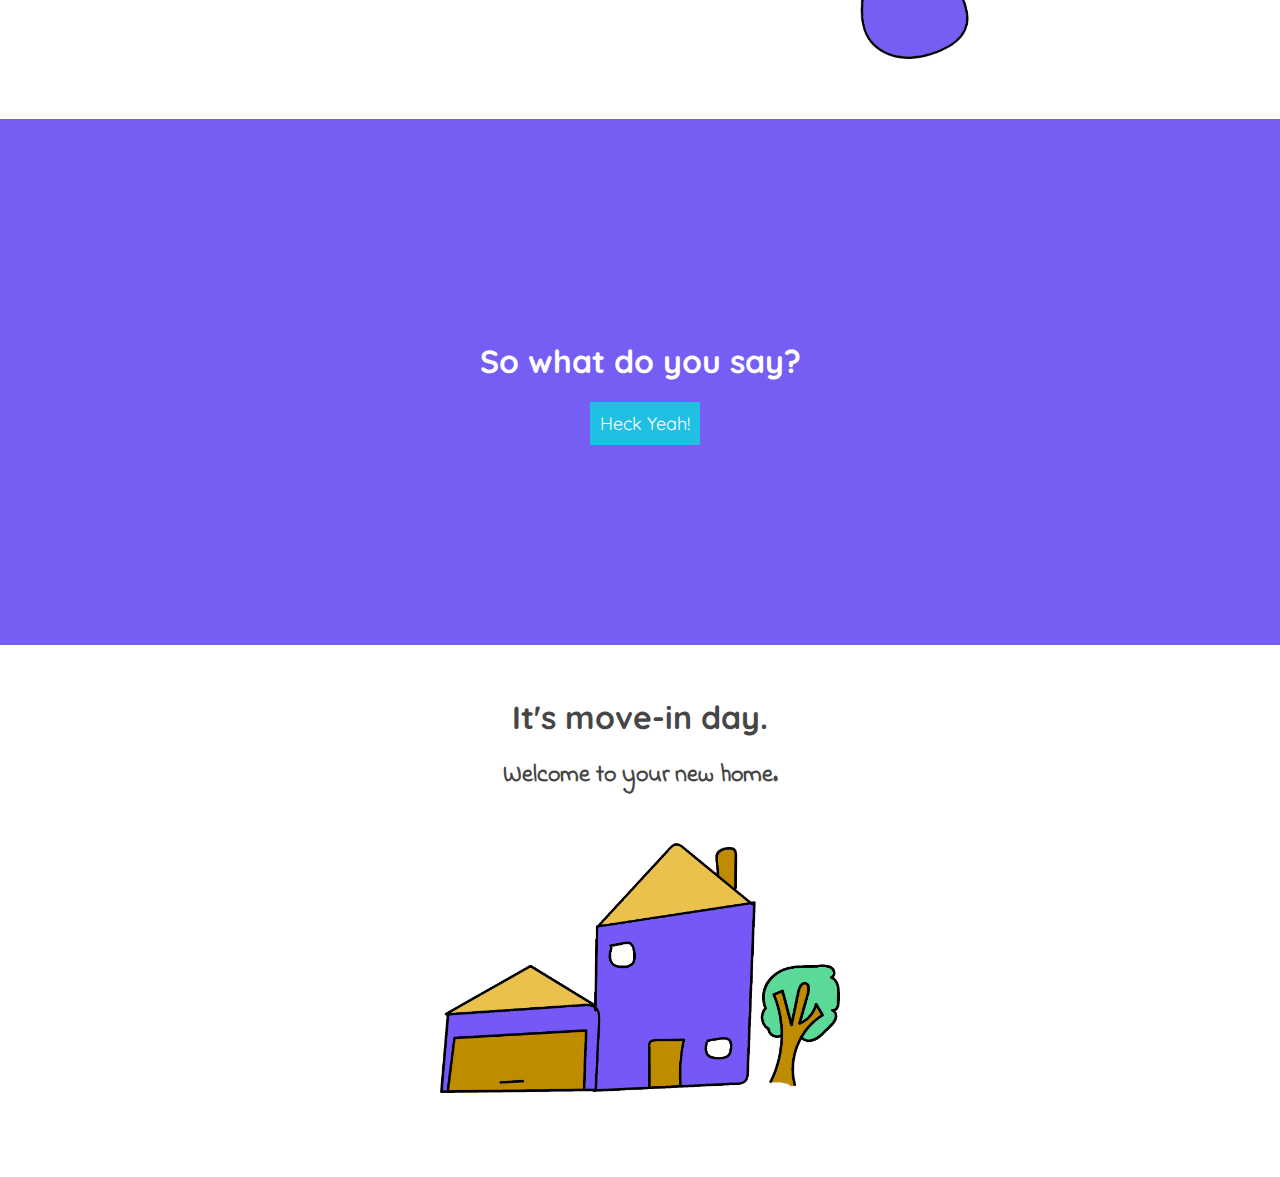
==== commit 9d432c79: "added a section" ====
--- a/index.html
+++ b/index.html
@@ -38,7 +38,7 @@
     <div class="card">
         <div class="container">
             <h2>A new breed of social media</h2>
-                <img src="static/images/social.png" class="social"/>
+                <img src="static/images/social.png" class="loneImage"/>
                 <div class="socialText">
                     <h3>Social by nature.</h3>
                     Humans are social animals. We seek genuine connections and thrive in the right communities. However, today's social networks often do more harm than good. Neighbrhood harnesses the knowledge of Social Psychology to create community and intimacy.
@@ -51,6 +51,7 @@
     <div class="card">
         <div class="container">
             <h2>What makes Neighbrhood so special?</h2>
+            <img src="static/images/intimate.png" class="loneImage smallOnly"/>
             <div class="textBlock">
                 <div class="text">
                     <h3>Intimacy is key.</h3>
@@ -58,6 +59,7 @@
                 </div>
                 <img src="static/images/intimate.png" class="tall"/>
             </div>
+            <img src="static/images/exciting.png" class="loneImage smallOnly"/>
             <div class="textBlock">
                 <img src="static/images/exciting.png" class="wide"/>
                 <div class="text">
@@ -65,6 +67,7 @@
                     Most online social networks are formed from existing, in-person relationships. Neighbrhood changes that pattern. We build online communities that can become in-person communities.
                 </div>
             </div>
+            <img src="static/images/academic.png" class="loneImage smallOnly"/>
             <div class="textBlock">
                 <div class="text">
                     <h3>It's academic.</h3>
@@ -78,5 +81,12 @@
         <h1>So what do you say?</h1>
         <a href="#" class="greenButton">Heck Yeah!</a>
     </div>
+    <div class="card">
+        <div class="container">
+            <h1>It's move-in day.</h1>
+            <h2>Welcome to your new home.</h2>
+            <img src="static/images/house.png" class="loneImage" />
+        </div>
+    </div>
 </body>
 </html>--- a/static/css/custom.css
+++ b/static/css/custom.css
@@ -235,9 +235,15 @@
     -moz-align-self: center;
 }
 
-.social {
+.loneImage {
     margin: 50px;
+    width: 80%;
     max-width: 400px;
+}
+
+.smallOnly {
+    display:none;
+    margin-bottom: 0;
 }
 
 .wide {
@@ -276,4 +282,10 @@
   .navLink {
     display: none;
   }
+  .smallOnly {
+    display: inline;
+  }
+  .tall, .wide {
+    display: none;
+  }
 }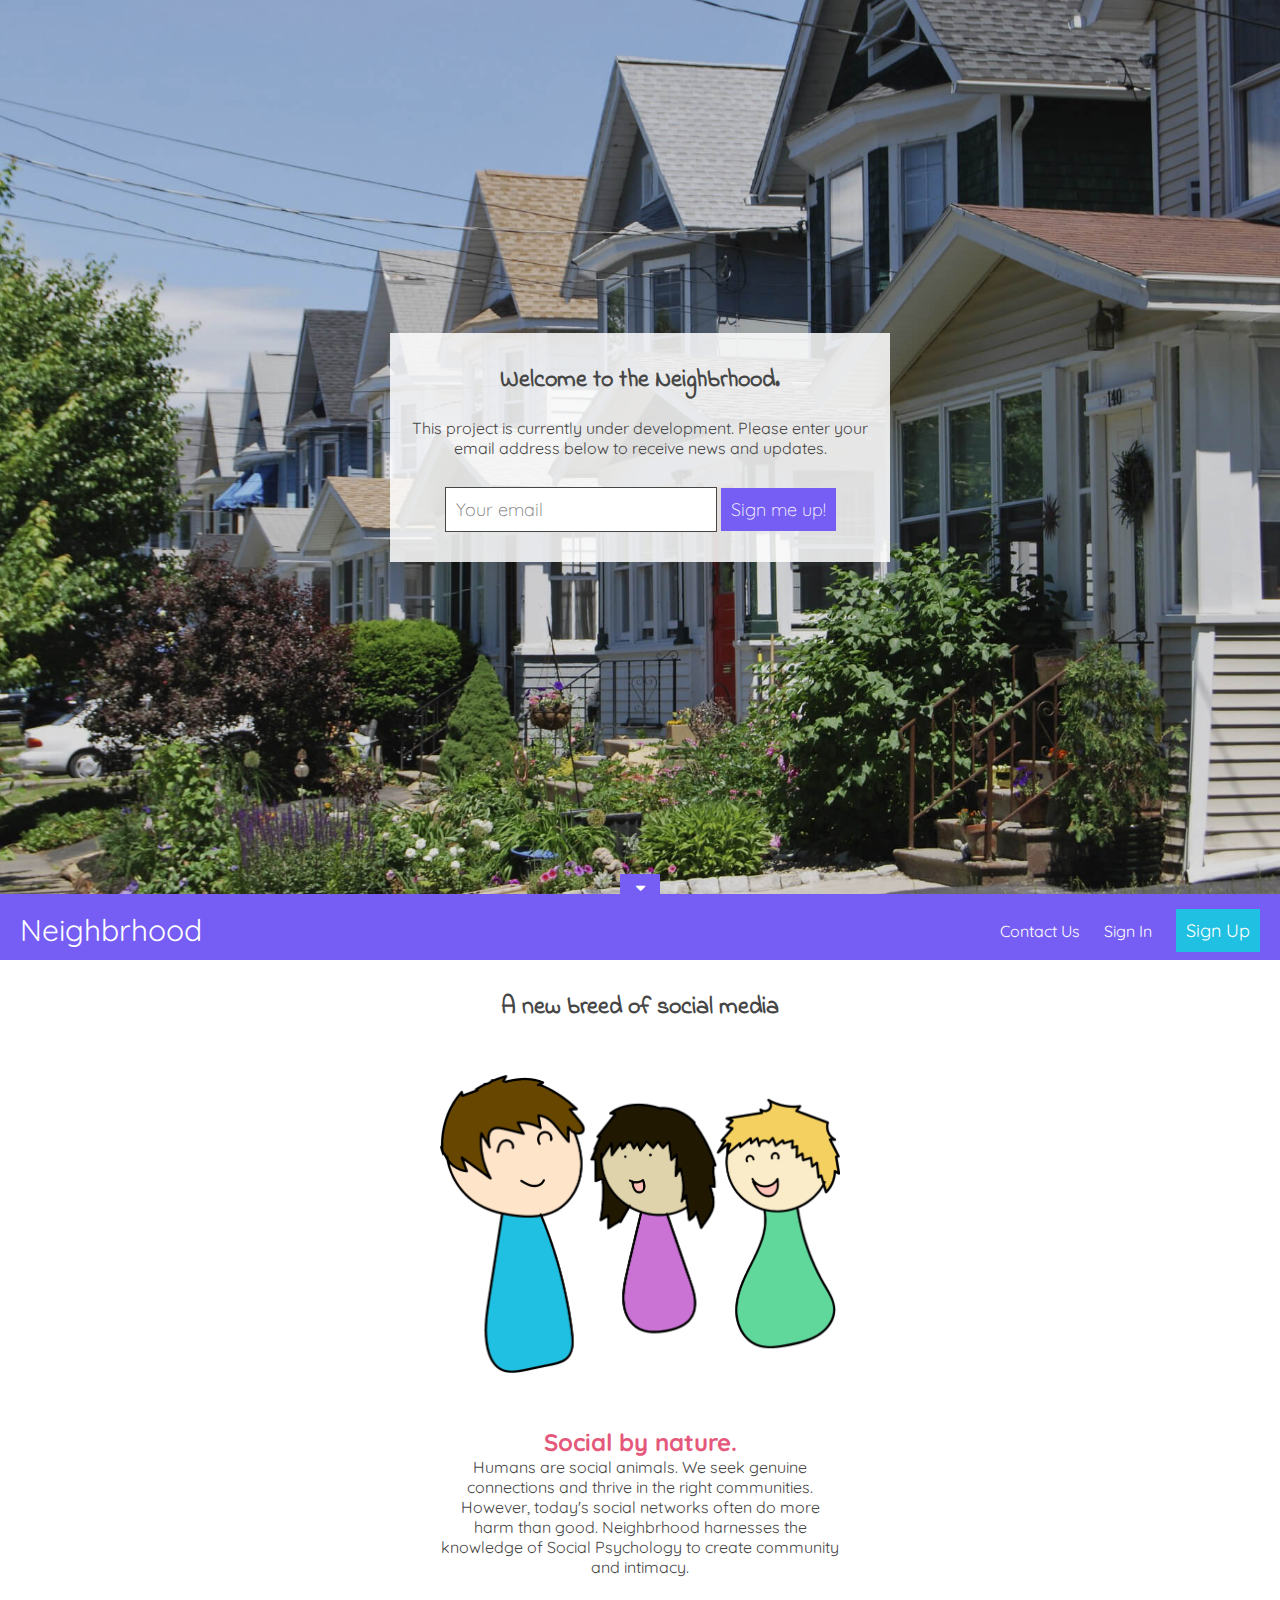
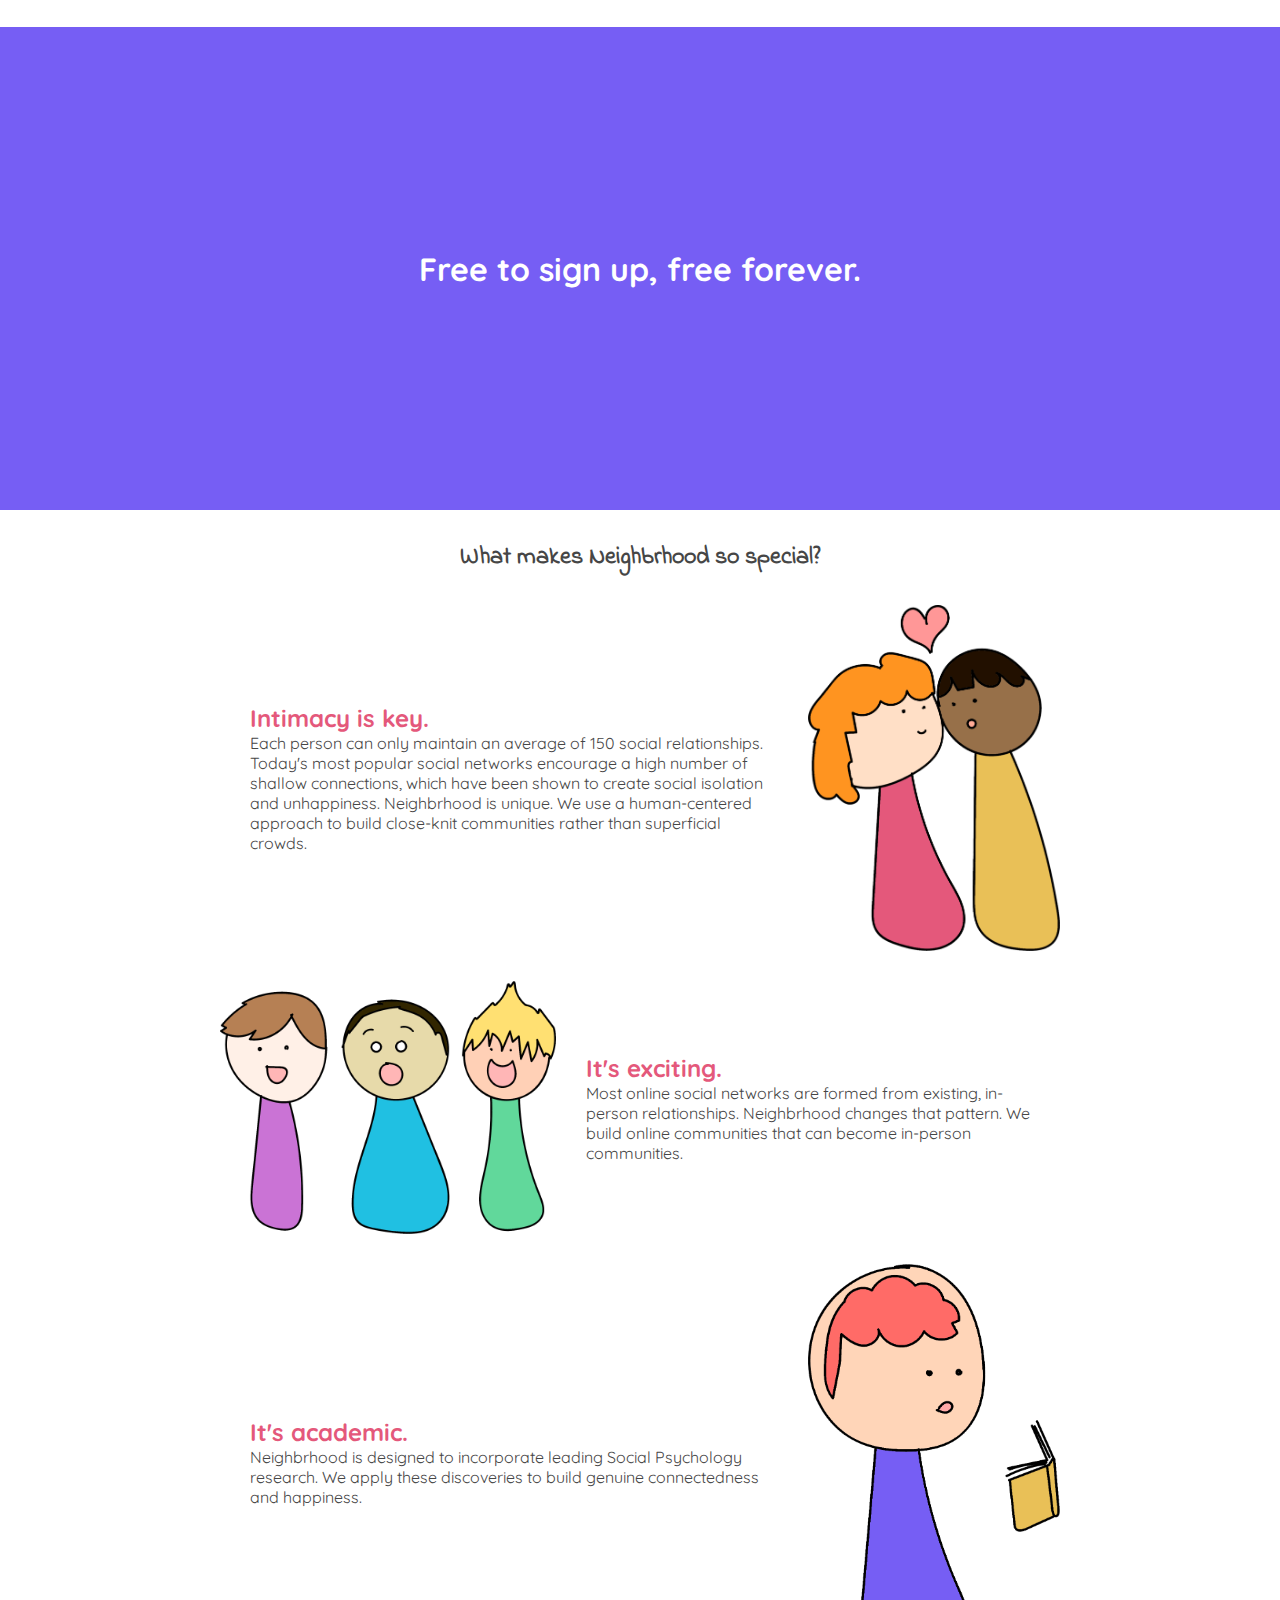
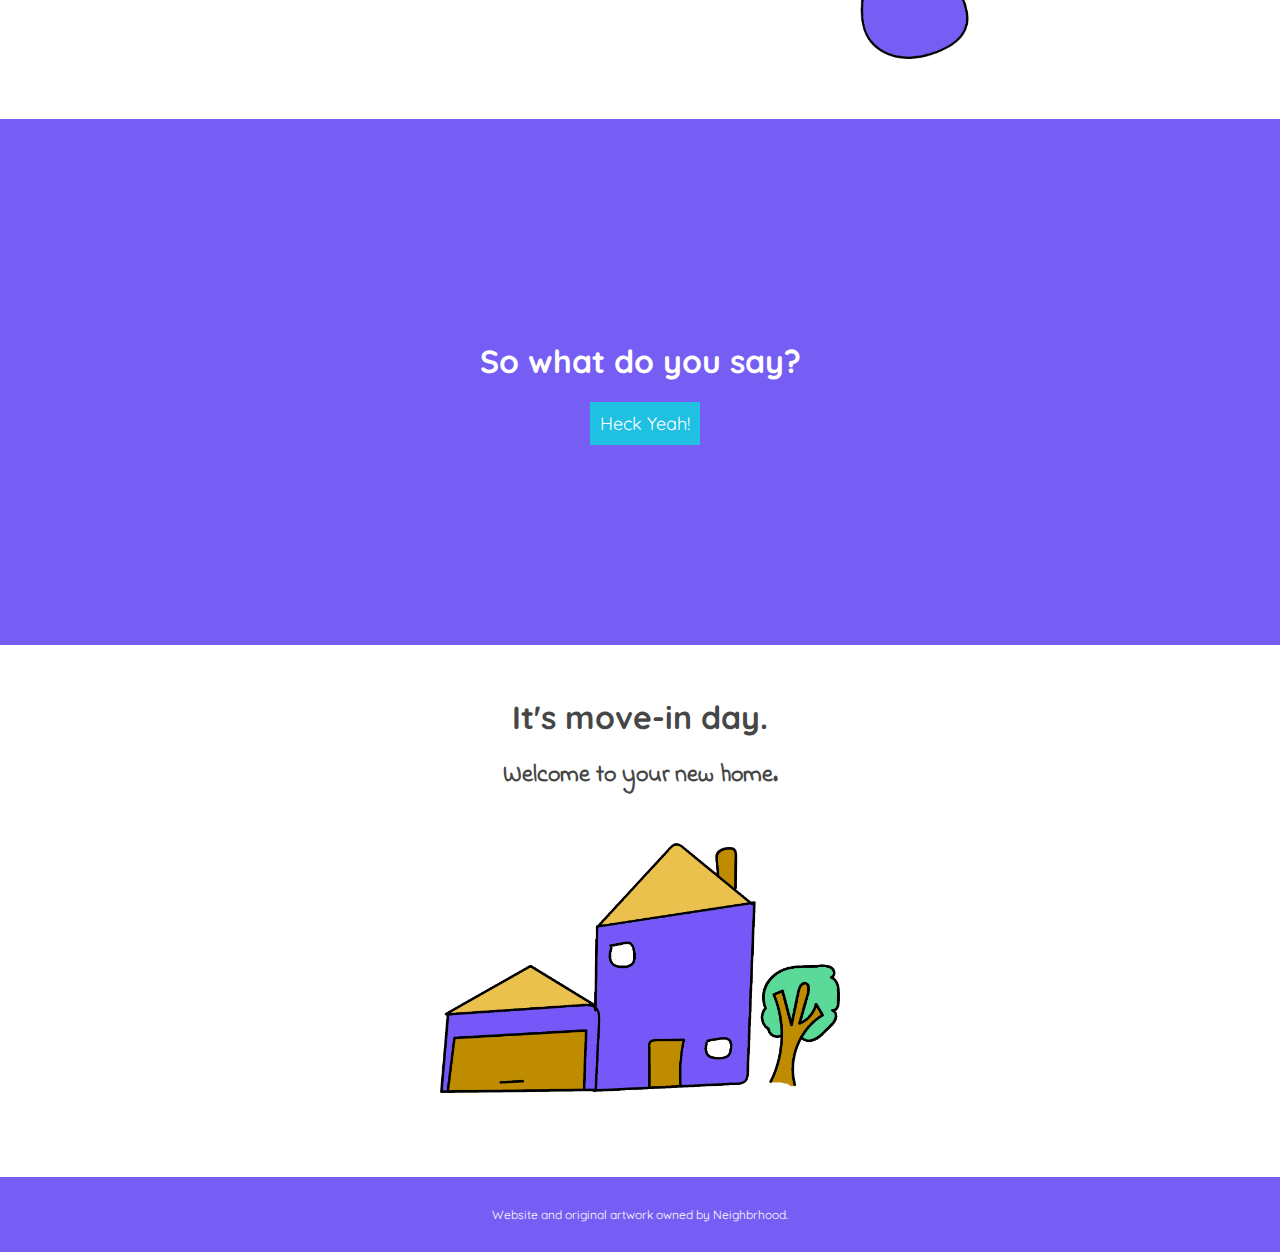
==== commit 157fea77: "footer" ====
--- a/index.html
+++ b/index.html
@@ -88,5 +88,8 @@
             <img src="static/images/house.png" class="loneImage" />
         </div>
     </div>
+    <div class="footer">
+        Website and original artwork owned by Neighbrhood.
+    </div>
 </body>
 </html>--- a/static/css/custom.css
+++ b/static/css/custom.css
@@ -277,6 +277,15 @@
     font-weight: 200;
 }
 
+/*Footer*/
+.footer {
+    background: #765EF4;
+    color: #fff;
+    padding: 30px;
+    text-align: center;
+    font-size: 12px;
+}
+
 /*Logic*/
 @media (max-width: 600px) {
   .navLink {
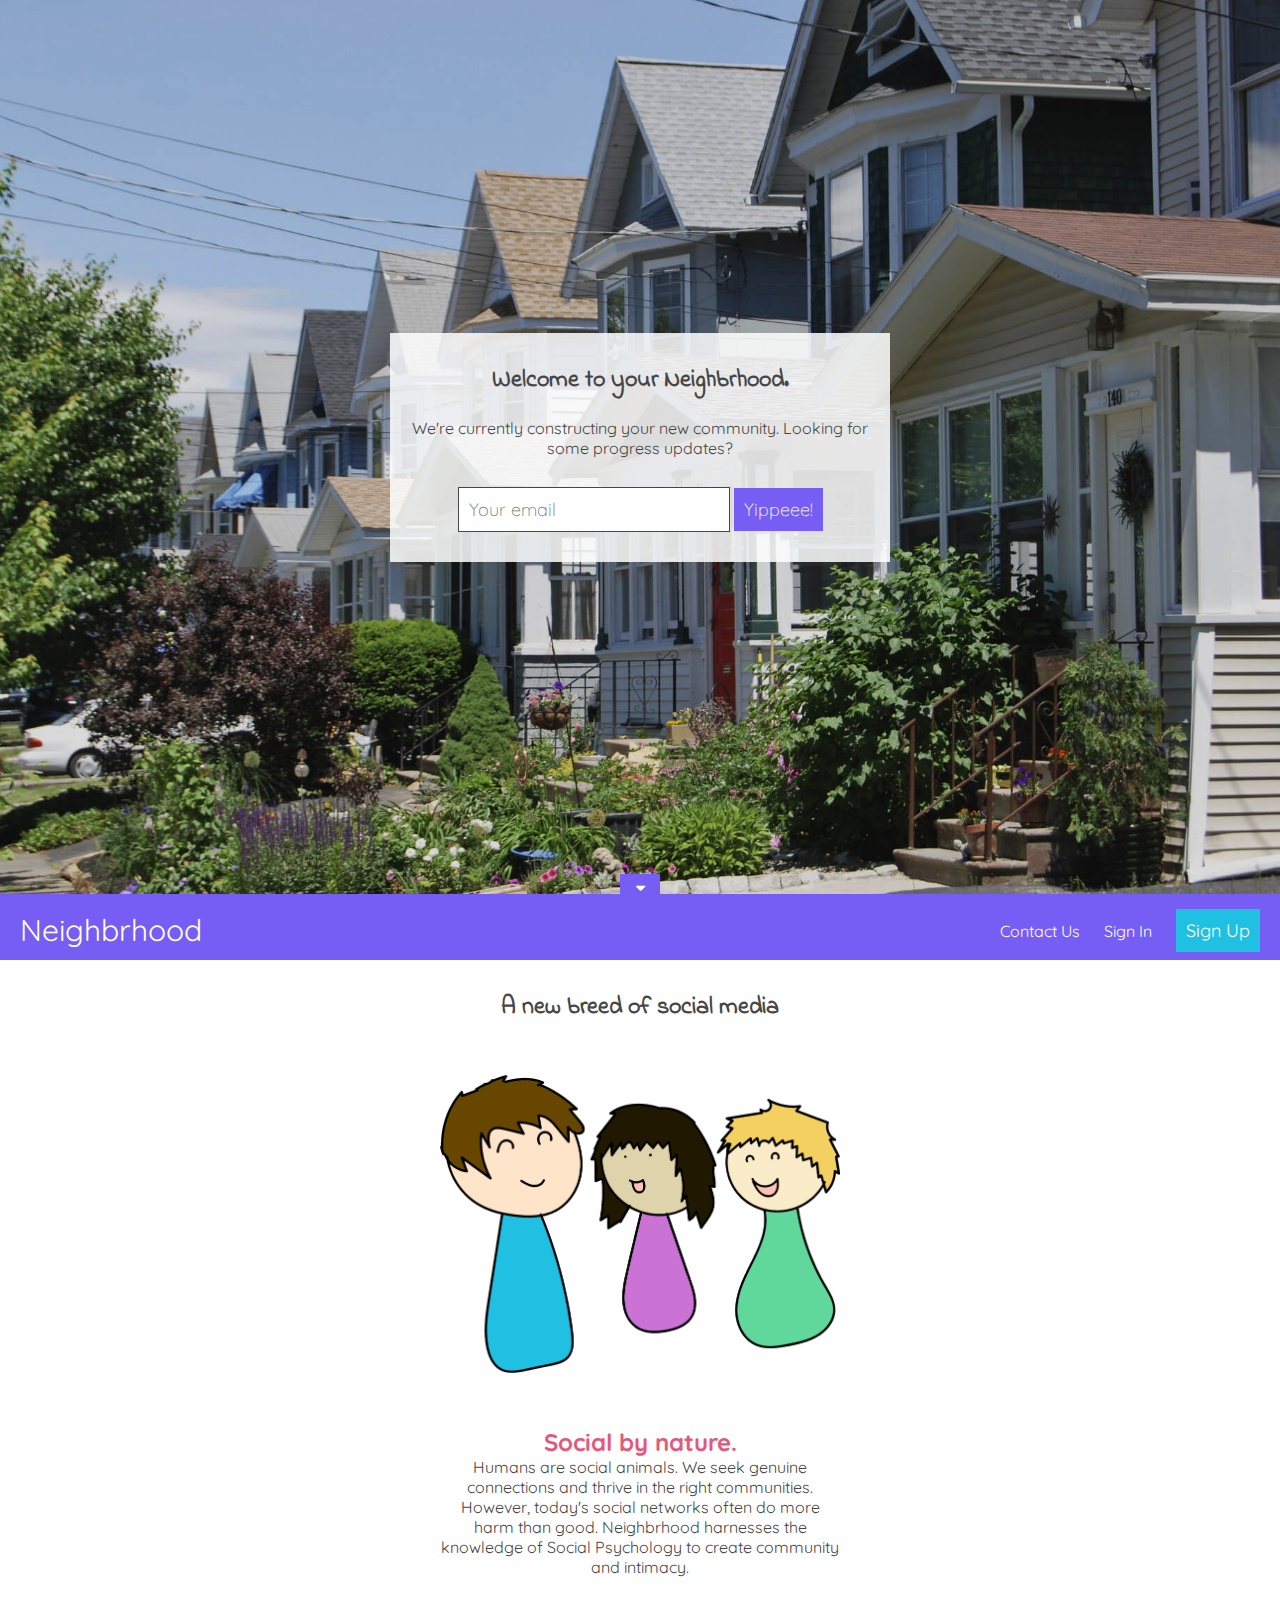
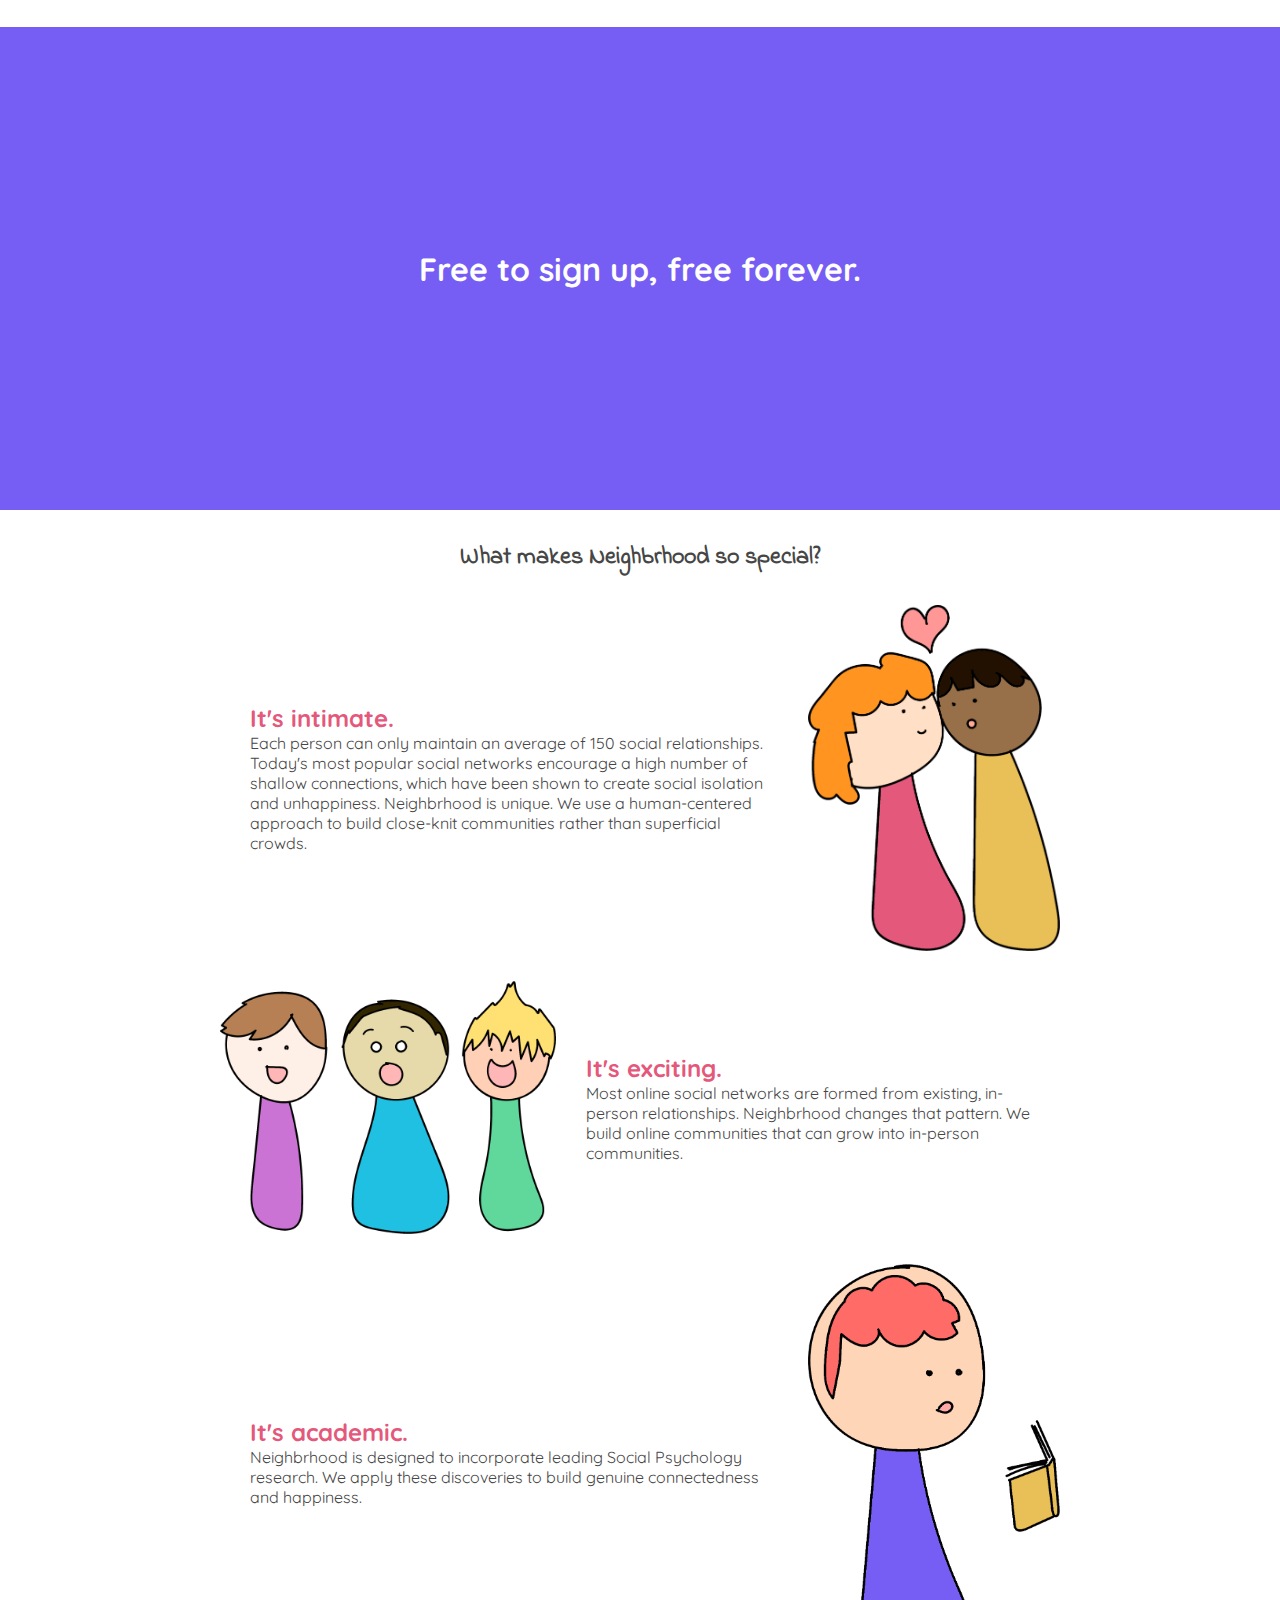
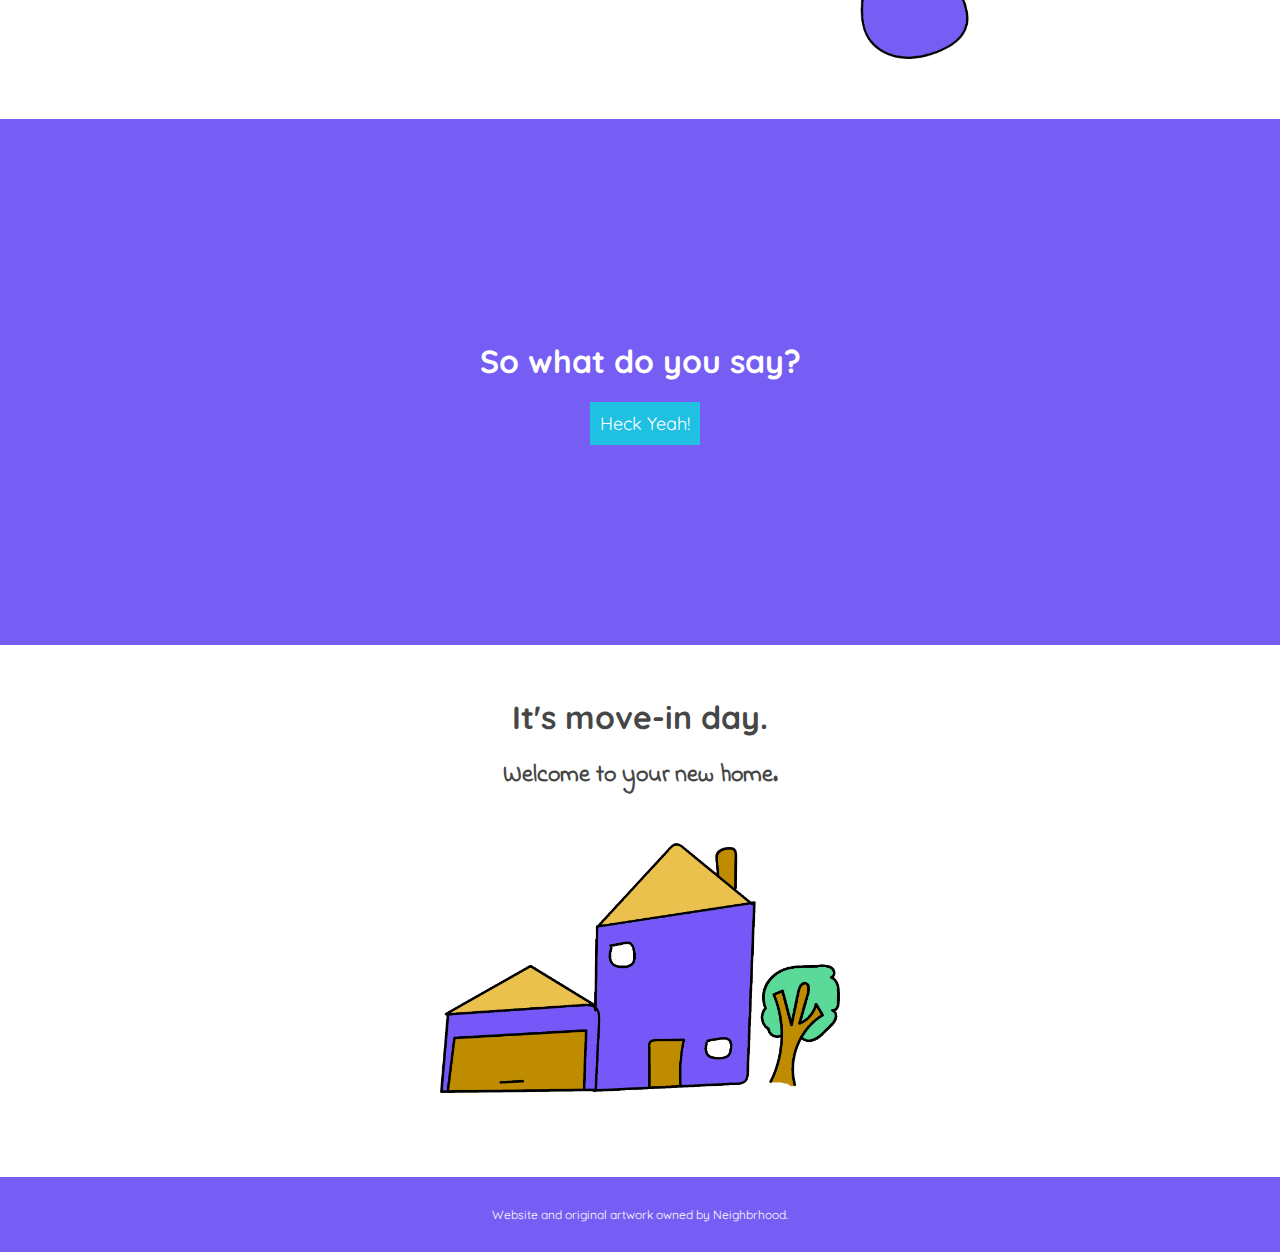
==== commit 4294004c: "wording changes" ====
--- a/index.html
+++ b/index.html
@@ -14,10 +14,10 @@
         <div class="welcomeHeader">
         </div>
         <div class="welcomeGreeting">
-            <h2>Welcome to the Neighbrhood.</h2>
-            <p>This project is currently under development. Please enter your email address below to receive news and updates.</p>
+            <h2>Welcome to your Neighbrhood.</h2>
+            <p>We're currently constructing your new community. Looking for some progress updates?</p>
             <input type="text" name="email" placeholder="Your email" />
-            <a class="purpleButton" href="#">Sign me up!</a>
+            <a class="purpleButton" href="#">Yippeee!</a>
         </div>
         <div class="welcomeFooter">
             <div class="downArrow">
@@ -54,7 +54,7 @@
             <img src="static/images/intimate.png" class="loneImage smallOnly"/>
             <div class="textBlock">
                 <div class="text">
-                    <h3>Intimacy is key.</h3>
+                    <h3>It's intimate.</h3>
                     Each person can only maintain an average of 150 social relationships. Today's most popular social networks encourage a high number of shallow connections, which have been shown to create social isolation and unhappiness. Neighbrhood is unique. We use a human-centered approach to build close-knit communities rather than superficial crowds.
                 </div>
                 <img src="static/images/intimate.png" class="tall"/>
@@ -64,7 +64,7 @@
                 <img src="static/images/exciting.png" class="wide"/>
                 <div class="text">
                     <h3>It's exciting.</h3>
-                    Most online social networks are formed from existing, in-person relationships. Neighbrhood changes that pattern. We build online communities that can become in-person communities.
+                    Most online social networks are formed from existing, in-person relationships. Neighbrhood changes that pattern. We build online communities that can grow into in-person communities.
                 </div>
             </div>
             <img src="static/images/academic.png" class="loneImage smallOnly"/>
